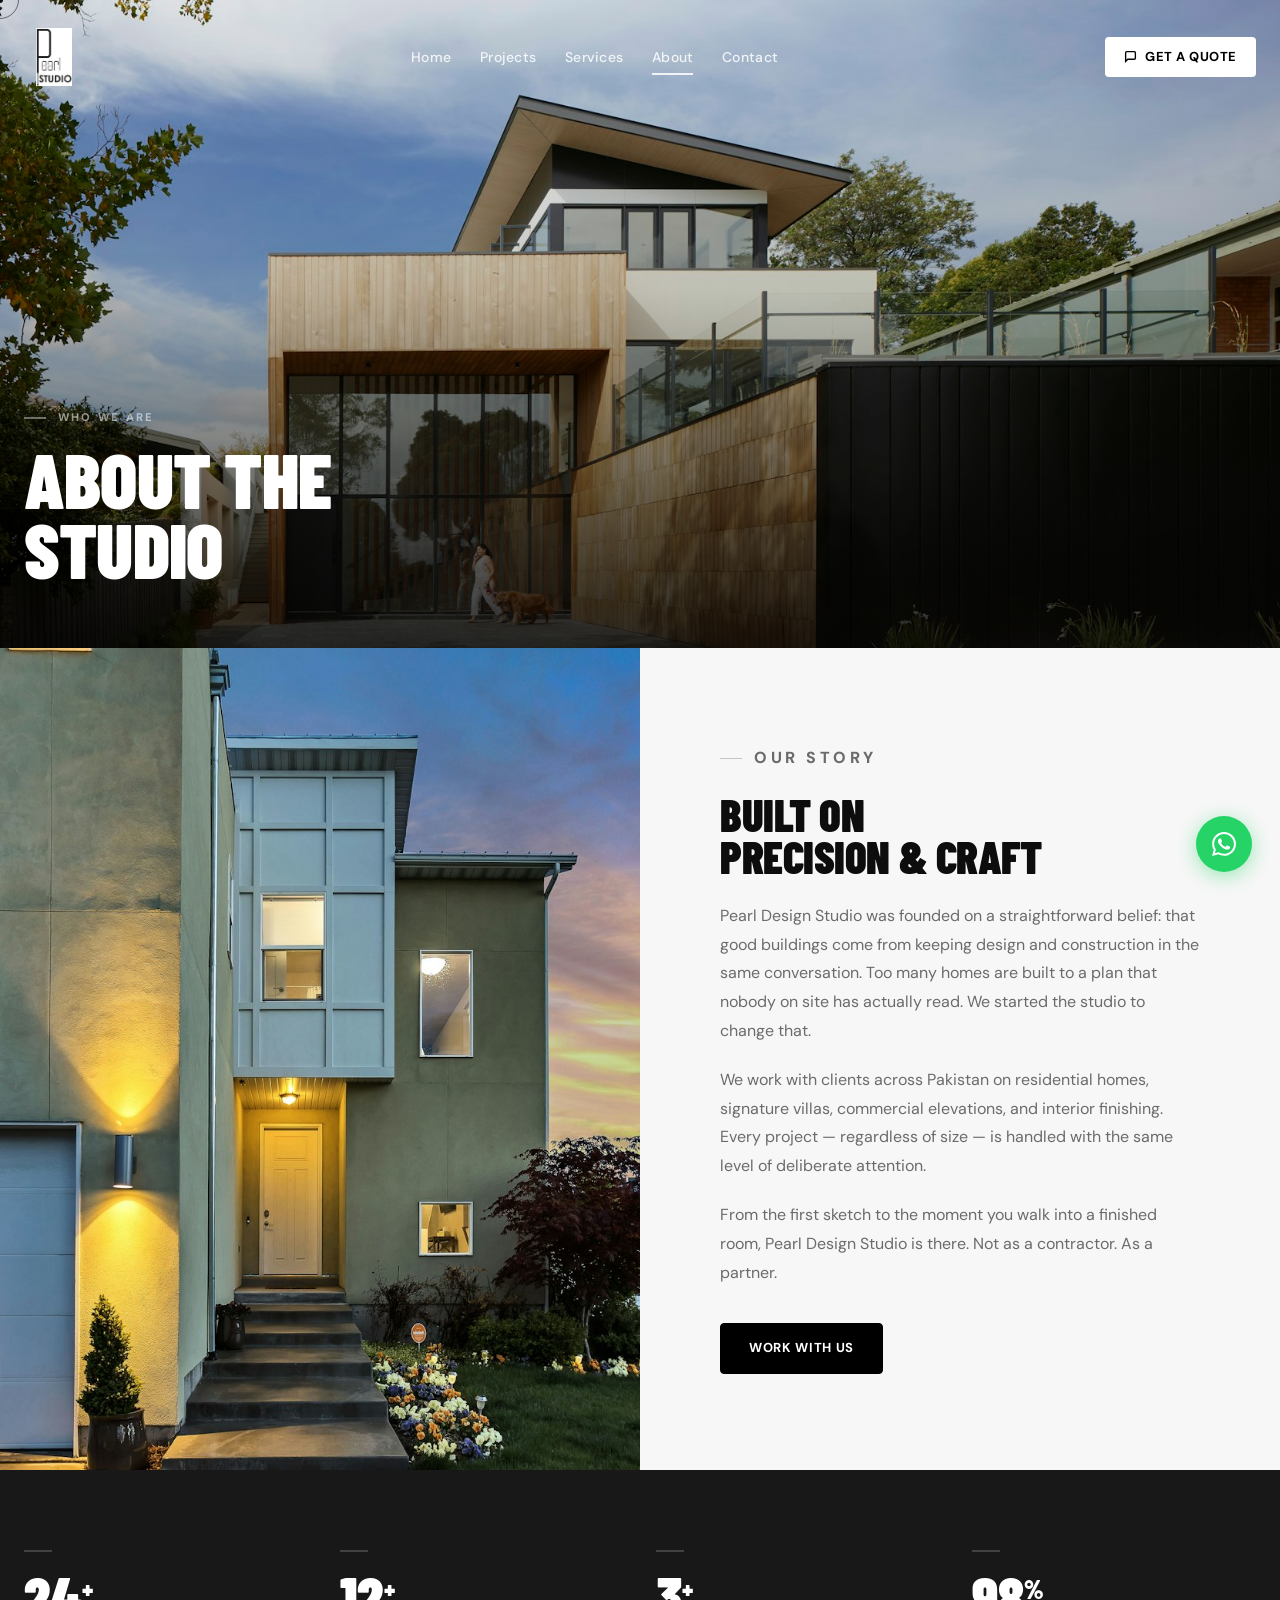
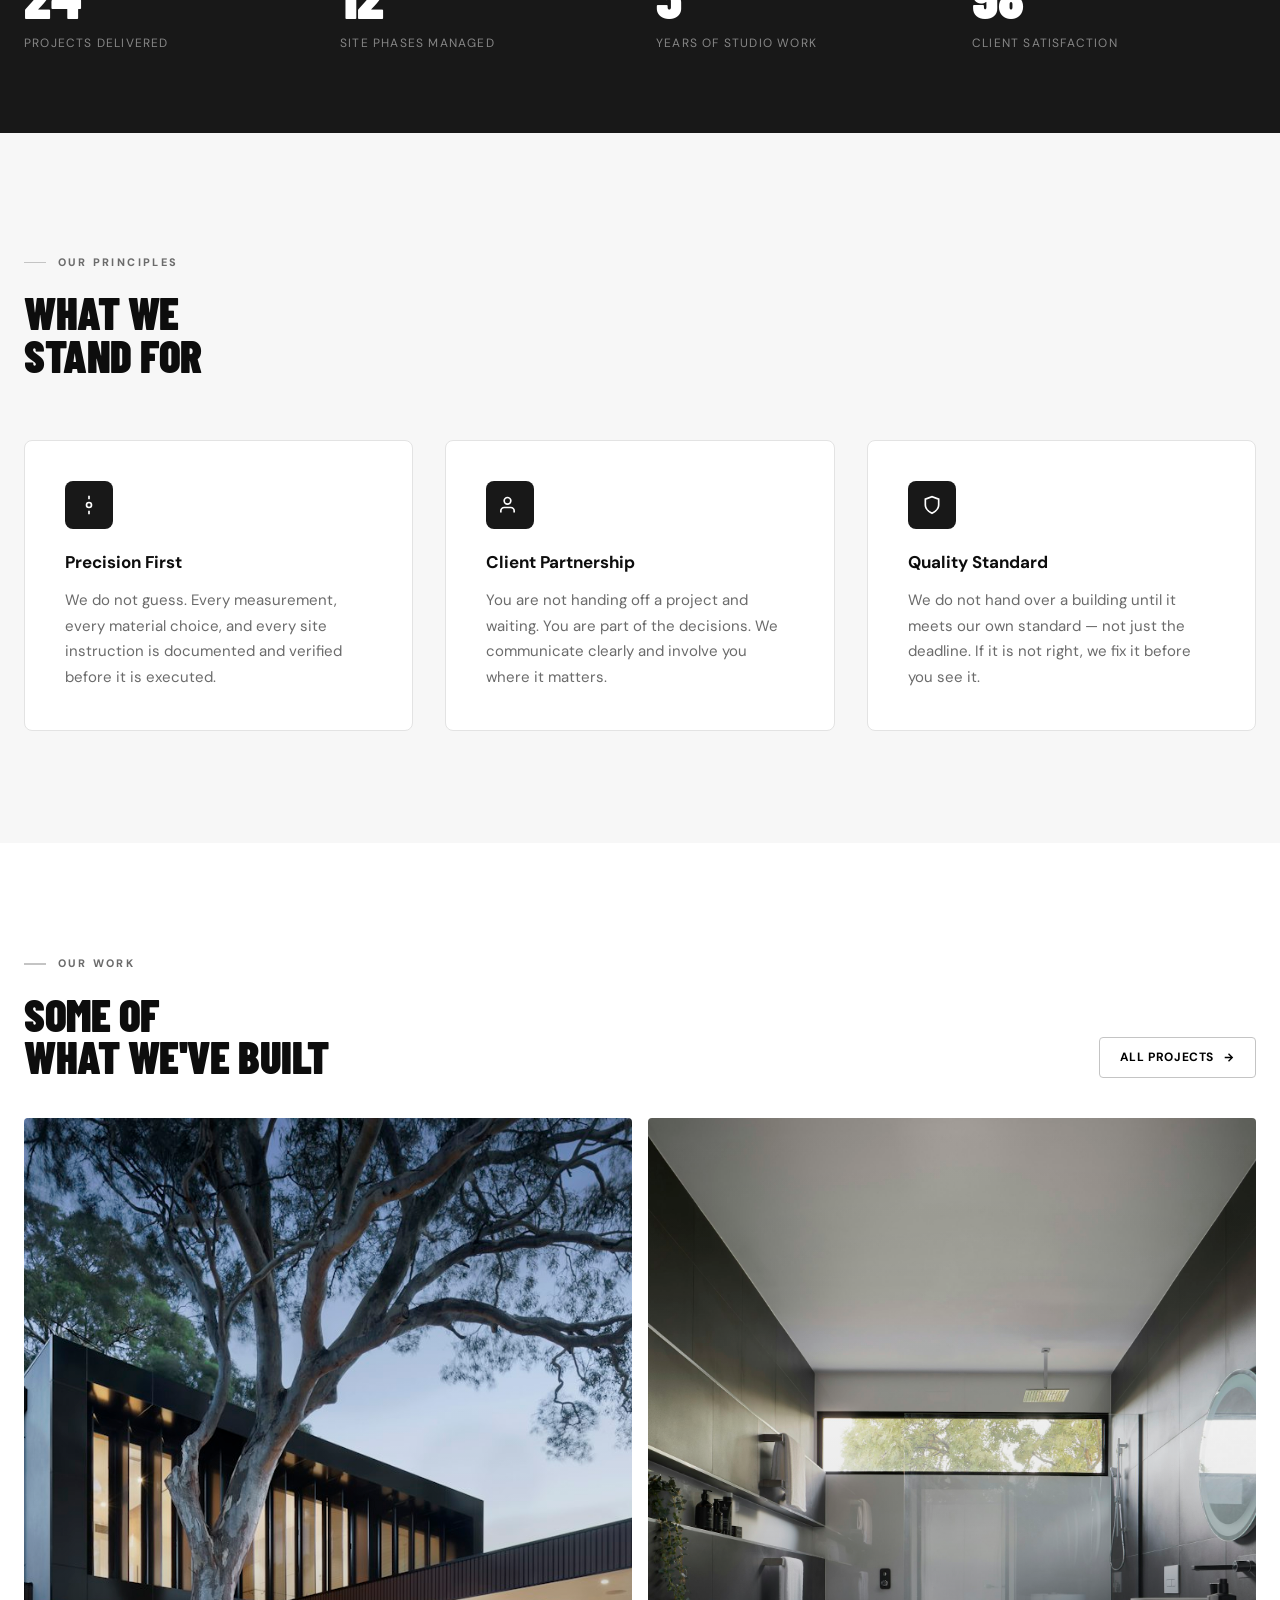
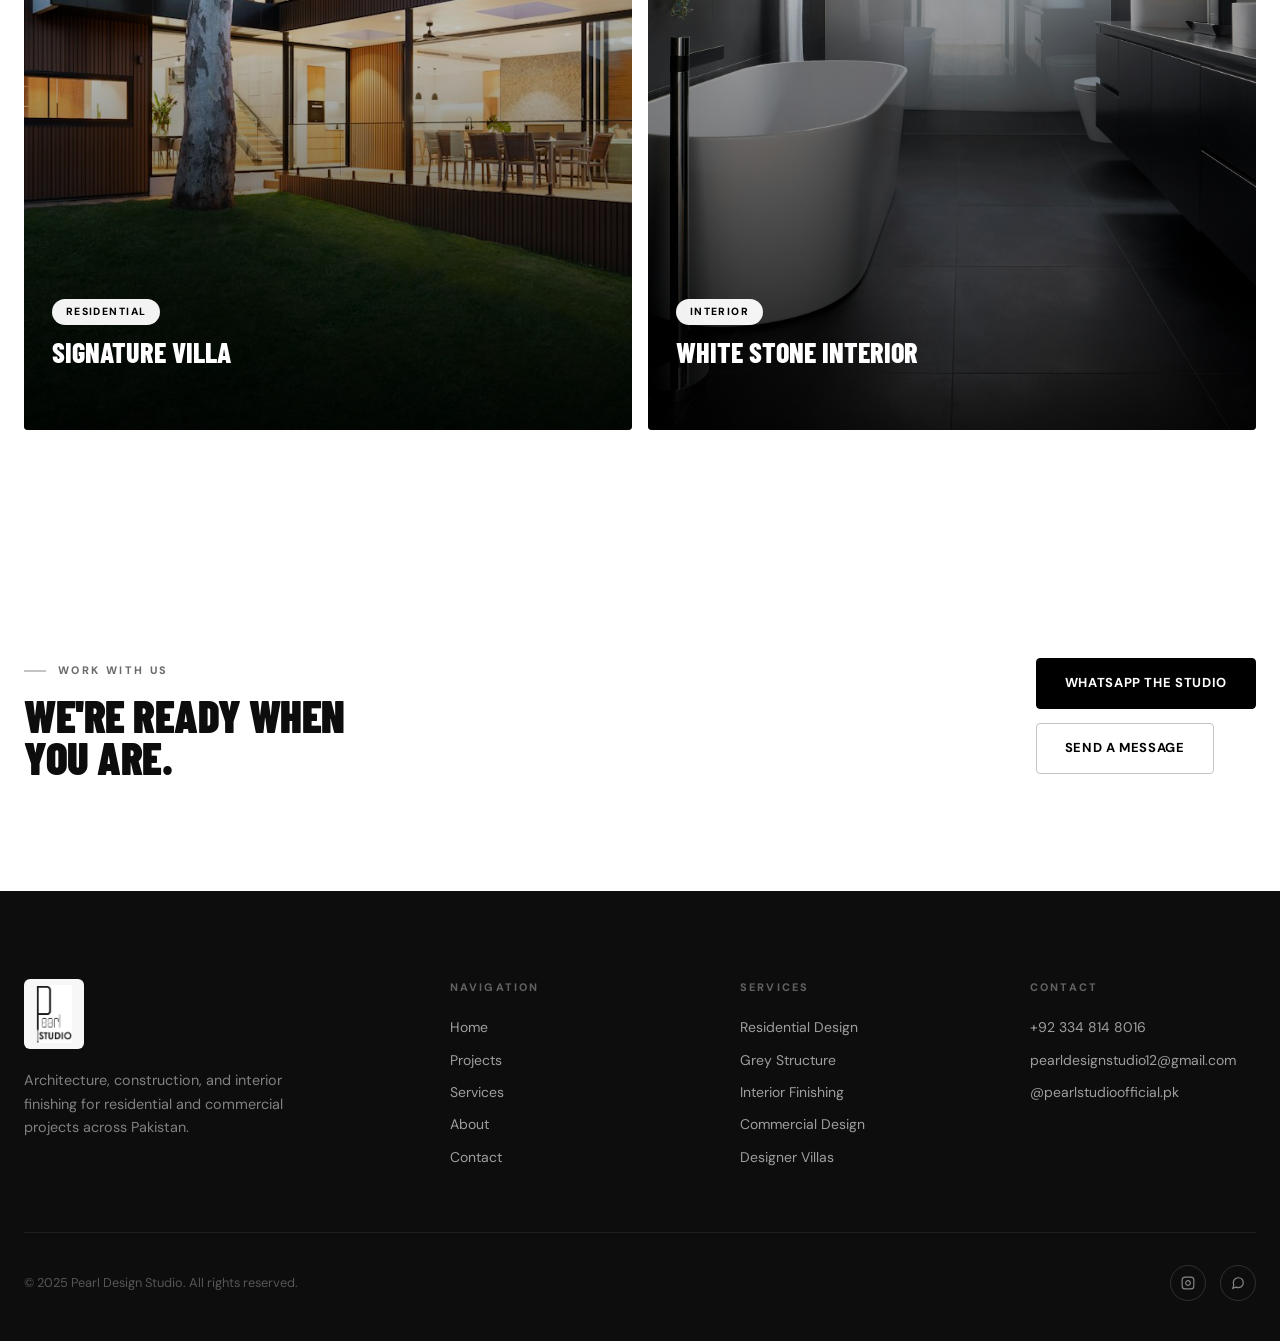
==== about.html @ 109d93e4 "First Commit" ====
<!doctype html>
<html lang="en">
<head>
  <meta charset="utf-8">
  <meta name="viewport" content="width=device-width,initial-scale=1">
  <meta name="description" content="About Pearl Design Studio — a construction and design studio built on precision, craft, and a passion for well-built spaces across Pakistan.">
  <title>About | Pearl Design Studio</title>
  <link rel="preconnect" href="https://fonts.googleapis.com">
  <link rel="preconnect" href="https://fonts.gstatic.com" crossorigin>
  <link href="https://fonts.googleapis.com/css2?family=Barlow+Condensed:wght@400;600;700;800;900&family=DM+Sans:ital,opsz,wght@0,9..40,300;0,9..40,400;0,9..40,500;0,9..40,600;0,9..40,700;1,9..40,400&display=swap" rel="stylesheet">
  <link rel="stylesheet" href="assets/styles.css">
</head>
<body data-page="about">

  <div id="page-loader" class="page-loader" aria-hidden="true">
    <img class="loader-logo" src="assets/images/logo.png" alt="Pearl Design Studio">
    <div class="loader-line"></div>
  </div>

  <div class="cur-dot" aria-hidden="true"></div>
  <div class="cur-ring" aria-hidden="true"></div>

  <nav class="mobile-nav" aria-label="Mobile navigation">
    <a href="index.html" data-page="home">Home</a>
    <a href="projects.html" data-page="projects">Projects</a>
    <a href="services.html" data-page="services">Services</a>
    <a href="about.html" data-page="about">About</a>
    <a href="contact.html" data-page="contact">Contact</a>
    <a class="mobile-nav-cta" href="https://wa.me/923348148016?text=Hello%20Pearl%20Design%20Studio%2C%20I%20want%20to%20discuss%20a%20project." target="_blank" rel="noreferrer">WhatsApp the Studio</a>
  </nav>

  <header class="site-header" role="banner">
    <a class="hdr-logo" href="index.html" aria-label="Pearl Design Studio — home">
      <img src="assets/images/logo.png" alt="Pearl Design Studio">
    </a>
    <nav class="hdr-nav" aria-label="Primary navigation">
      <a href="index.html" data-page="home">Home</a>
      <a href="projects.html" data-page="projects">Projects</a>
      <a href="services.html" data-page="services">Services</a>
      <a href="about.html" data-page="about">About</a>
      <a href="contact.html" data-page="contact">Contact</a>
    </nav>
    <div class="hdr-right">
      <a class="hdr-cta" href="https://wa.me/923348148016?text=Hello%20Pearl%20Design%20Studio%2C%20I%20want%20to%20discuss%20a%20project." target="_blank" rel="noreferrer" data-mag>
        <svg width="13" height="13" viewBox="0 0 24 24" fill="none" stroke="currentColor" stroke-width="2.5"><path d="M21 15a2 2 0 01-2 2H7l-4 4V5a2 2 0 012-2h14a2 2 0 012 2z"/></svg>
        Get a Quote
      </a>
      <button class="hdr-toggle" type="button" aria-label="Open navigation menu" aria-expanded="false">
        <span></span><span></span><span></span>
      </button>
    </div>
  </header>

  <main>

    <!-- PAGE HERO -->
    <div class="page-hero">
      <img src="assets/images/project-courtyard.jpg" alt="Pearl Design Studio — architectural excellence showcase" loading="eager">
      <div class="page-hero-body">
        <p class="page-hero-lbl">Who We Are</p>
        <h1 class="page-hero-title">About the<br>Studio</h1>
      </div>
    </div>

    <!-- STUDIO STORY — SPLIT -->
    <section class="about-story">
      <div class="story-img">
        <img src="assets/images/project-family-house.jpg" alt="Pearl Design Studio project — family residence exterior" loading="lazy">
      </div>
      <div class="story-body">
        <p class="s-label reveal">Our Story</p>
        <h2 class="s-heading reveal" style="margin-bottom:1.5rem">Built on<br>Precision &amp; Craft</h2>
        <p class="reveal">Pearl Design Studio was founded on a straightforward belief: that good buildings come from keeping design and construction in the same conversation. Too many homes are built to a plan that nobody on site has actually read. We started the studio to change that.</p>
        <p class="reveal">We work with clients across Pakistan on residential homes, signature villas, commercial elevations, and interior finishing. Every project — regardless of size — is handled with the same level of deliberate attention.</p>
        <p class="reveal">From the first sketch to the moment you walk into a finished room, Pearl Design Studio is there. Not as a contractor. As a partner.</p>
        <a class="btn btn-dark" href="contact.html" style="margin-top:1rem;align-self:flex-start" data-mag>Work with Us</a>
      </div>
    </section>

    <!-- STATS -->
    <section class="stats" aria-label="Studio achievements">
      <div class="stat reveal"><div class="stat-line"></div><div class="stat-num"><span data-count="24">0</span><sup>+</sup></div><div class="stat-lbl">Projects Delivered</div></div>
      <div class="stat reveal"><div class="stat-line"></div><div class="stat-num"><span data-count="12">0</span><sup>+</sup></div><div class="stat-lbl">Site Phases Managed</div></div>
      <div class="stat reveal"><div class="stat-line"></div><div class="stat-num"><span data-count="3">0</span><sup>+</sup></div><div class="stat-lbl">Years of Studio Work</div></div>
      <div class="stat reveal"><div class="stat-line"></div><div class="stat-num"><span data-count="100">0</span><sup>%</sup></div><div class="stat-lbl">Client Satisfaction</div></div>
    </section>

    <!-- VALUES / WHAT WE STAND FOR -->
    <section style="padding:var(--section) var(--px);background:var(--paper)" aria-labelledby="vals-h">
      <div class="reveal" style="max-width:640px;margin-bottom:4rem">
        <p class="s-label">Our Principles</p>
        <h2 class="s-heading" id="vals-h">What We<br>Stand For</h2>
      </div>

      <div style="display:grid;grid-template-columns:repeat(3,1fr);gap:2rem" class="reveal">

        <div style="padding:2.5rem;border:1px solid var(--border);background:white;border-radius:var(--r-md)">
          <div style="width:3rem;height:3rem;background:var(--charcoal);color:white;display:grid;place-items:center;border-radius:8px;margin-bottom:1.25rem">
            <svg width="20" height="20" viewBox="0 0 24 24" fill="none" stroke="currentColor" stroke-width="2"><circle cx="12" cy="12" r="3"/><path d="M12 1v4M12 19v4"/></svg>
          </div>
          <h3 style="font-size:1.0625rem;font-weight:700;margin-bottom:0.75rem">Precision First</h3>
          <p style="font-size:.9375rem;color:var(--stone);line-height:1.7">We do not guess. Every measurement, every material choice, and every site instruction is documented and verified before it is executed.</p>
        </div>

        <div style="padding:2.5rem;border:1px solid var(--border);background:white;border-radius:var(--r-md)">
          <div style="width:3rem;height:3rem;background:var(--charcoal);color:white;display:grid;place-items:center;border-radius:8px;margin-bottom:1.25rem">
            <svg width="20" height="20" viewBox="0 0 24 24" fill="none" stroke="currentColor" stroke-width="2"><path d="M17 21v-2a4 4 0 00-4-4H5a4 4 0 00-4 4v2"/><circle cx="9" cy="7" r="4"/></svg>
          </div>
          <h3 style="font-size:1.0625rem;font-weight:700;margin-bottom:0.75rem">Client Partnership</h3>
          <p style="font-size:.9375rem;color:var(--stone);line-height:1.7">You are not handing off a project and waiting. You are part of the decisions. We communicate clearly and involve you where it matters.</p>
        </div>

        <div style="padding:2.5rem;border:1px solid var(--border);background:white;border-radius:var(--r-md)">
          <div style="width:3rem;height:3rem;background:var(--charcoal);color:white;display:grid;place-items:center;border-radius:8px;margin-bottom:1.25rem">
            <svg width="20" height="20" viewBox="0 0 24 24" fill="none" stroke="currentColor" stroke-width="2"><path d="M12 22s8-4 8-10V5l-8-3-8 3v7c0 6 8 10 8 10z"/></svg>
          </div>
          <h3 style="font-size:1.0625rem;font-weight:700;margin-bottom:0.75rem">Quality Standard</h3>
          <p style="font-size:.9375rem;color:var(--stone);line-height:1.7">We do not hand over a building until it meets our own standard — not just the deadline. If it is not right, we fix it before you see it.</p>
        </div>

      </div>
    </section>

    <!-- FEATURED WORK STRIP -->
    <section class="projects" style="background:var(--white)" aria-labelledby="fw-h">
      <div class="sec-hdr reveal">
        <div class="sec-hdr-left">
          <p class="s-label">Our Work</p>
          <h2 class="s-heading" id="fw-h">Some of<br>What We've Built</h2>
        </div>
        <div class="sec-hdr-right">
          <a class="btn btn-outline btn-sm" href="projects.html">All Projects <svg width="13" height="13" viewBox="0 0 24 24" fill="none" stroke="currentColor" stroke-width="2.5"><path d="M5 12h14M12 5l7 7-7 7"/></svg></a>
        </div>
      </div>
      <div class="proj-grid">
        <article class="proj-card proj-card--half reveal" data-cat="residential">
          <img src="assets/images/project-villa.jpg" alt="Signature Villa" loading="lazy">
          <div class="proj-info"><span class="proj-tag">Residential</span><h3 class="proj-name">Signature Villa</h3><a class="proj-link" href="projects.html">View Projects <svg width="13" height="13" viewBox="0 0 24 24" fill="none" stroke="currentColor" stroke-width="2.5"><path d="M5 12h14M12 5l7 7-7 7"/></svg></a></div>
        </article>
        <article class="proj-card proj-card--half reveal" data-cat="interior">
          <img src="assets/images/project-interior.jpg" alt="Interior Finishing" loading="lazy">
          <div class="proj-info"><span class="proj-tag">Interior</span><h3 class="proj-name">White Stone Interior</h3><a class="proj-link" href="projects.html">View Projects <svg width="13" height="13" viewBox="0 0 24 24" fill="none" stroke="currentColor" stroke-width="2.5"><path d="M5 12h14M12 5l7 7-7 7"/></svg></a></div>
        </article>
      </div>
    </section>

    <!-- CTA -->
    <section class="cta-band" aria-labelledby="cta-h">
      <div class="reveal">
        <p class="cta-lbl">Work with Us</p>
        <h2 class="s-heading" id="cta-h">We're ready when<br>you are.</h2>
      </div>
      <div class="cta-acts reveal">
        <a class="btn btn-dark" href="https://wa.me/923348148016?text=Hello%20Pearl%20Design%20Studio%2C%20I%20want%20to%20discuss%20a%20project." target="_blank" rel="noreferrer" data-mag>WhatsApp the Studio</a>
        <a class="btn btn-outline" href="contact.html">Send a Message</a>
      </div>
    </section>

  </main>

  <footer class="site-footer" role="contentinfo">
    <div class="ftr-top">
      <div class="ftr-brand"><div class="ftr-brand-logo"><img src="assets/images/logo.png" alt="Pearl Design Studio logo"></div><p>Architecture, construction, and interior finishing for residential and commercial projects across Pakistan.</p></div>
      <div class="ftr-col"><h4>Navigation</h4><nav class="ftr-links"><a href="index.html">Home</a><a href="projects.html">Projects</a><a href="services.html">Services</a><a href="about.html">About</a><a href="contact.html">Contact</a></nav></div>
      <div class="ftr-col"><h4>Services</h4><nav class="ftr-links"><a href="services.html">Residential Design</a><a href="services.html">Grey Structure</a><a href="services.html">Interior Finishing</a><a href="services.html">Commercial Design</a><a href="services.html">Designer Villas</a></nav></div>
      <div class="ftr-col"><h4>Contact</h4><nav class="ftr-links"><a href="tel:+923348148016">+92 334 814 8016</a><a href="mailto:pearldesignstudio12@gmail.com">pearldesignstudio12@gmail.com</a><a href="https://www.instagram.com/pearlstudioofficial.pk" target="_blank" rel="noreferrer">@pearlstudioofficial.pk</a></nav></div>
    </div>
    <div class="ftr-bottom">
      <p class="ftr-copy">&copy; 2025 Pearl Design Studio. All rights reserved.</p>
      <div class="ftr-socials">
        <a class="ftr-social" href="https://www.instagram.com/pearlstudioofficial.pk?igsh=ZmMzcGx2am5vdG1k" target="_blank" rel="noreferrer" aria-label="Instagram"><svg width="14" height="14" viewBox="0 0 24 24" fill="none" stroke="currentColor" stroke-width="2"><rect x="2" y="2" width="20" height="20" rx="5"/><path d="M16 11.37A4 4 0 1112.63 8 4 4 0 0116 11.37z"/><line x1="17.5" y1="6.5" x2="17.51" y2="6.5"/></svg></a>
        <a class="ftr-social" href="https://wa.me/923348148016" target="_blank" rel="noreferrer" aria-label="WhatsApp"><svg width="14" height="14" viewBox="0 0 24 24" fill="none" stroke="currentColor" stroke-width="2"><path d="M21 11.5a8.38 8.38 0 01-.9 3.8 8.5 8.5 0 01-7.6 4.7 8.38 8.38 0 01-3.8-.9L3 21l1.9-5.7a8.38 8.38 0 01-.9-3.8 8.5 8.5 0 014.7-7.6 8.38 8.38 0 013.8-.9h.5a8.48 8.48 0 018 8v.5z"/></svg></a>
      </div>
    </div>
  </footer>

  <a class="wa-float" href="https://wa.me/923348148016?text=Hello%20Pearl%20Design%20Studio%2C%20I%20want%20to%20discuss%20a%20project." target="_blank" rel="noreferrer" aria-label="Chat on WhatsApp">
    <svg viewBox="0 0 24 24" fill="currentColor" width="24" height="24"><path d="M17.472 14.382c-.297-.149-1.758-.867-2.03-.967-.273-.099-.471-.148-.67.15-.197.297-.767.966-.94 1.164-.173.199-.347.223-.644.075-.297-.15-1.255-.463-2.39-1.475-.883-.788-1.48-1.761-1.653-2.059-.173-.297-.018-.458.13-.606.134-.133.298-.347.446-.52.149-.174.198-.298.298-.497.099-.198.05-.371-.025-.52-.075-.149-.669-1.612-.916-2.207-.242-.579-.487-.5-.669-.51-.173-.008-.371-.01-.57-.01-.198 0-.52.074-.792.372-.272.297-1.04 1.016-1.04 2.479 0 1.462 1.065 2.875 1.213 3.074.149.198 2.096 3.2 5.077 4.487.709.306 1.262.489 1.694.625.712.227 1.36.195 1.871.118.571-.085 1.758-.719 2.006-1.413.248-.694.248-1.289.173-1.413-.074-.124-.272-.198-.57-.347m-5.421 7.403h-.004a9.87 9.87 0 01-5.031-1.378l-.361-.214-3.741.982.998-3.648-.235-.374a9.86 9.86 0 01-1.51-5.26c.001-5.45 4.436-9.884 9.888-9.884 2.64 0 5.122 1.03 6.988 2.898a9.825 9.825 0 012.893 6.994c-.003 5.45-4.437 9.884-9.885 9.884m8.413-18.297A11.815 11.815 0 0012.05 0C5.495 0 .16 5.335.157 11.892c0 2.096.547 4.142 1.588 5.945L.057 24l6.305-1.654a11.882 11.882 0 005.683 1.448h.005c6.554 0 11.89-5.335 11.893-11.893a11.821 11.821 0 00-3.48-8.413z"/></svg>
  </a>

  <script src="assets/script.js" defer></script>
</body>
</html>
---- assets/styles.css ----
/* ============================================================
   PEARL DESIGN STUDIO — Complete Redesign
   Theme  : Black · White · Gray  (Construction Portfolio)
   Style  : Shopify-grade premium editorial
   ============================================================ */

@import url('https://fonts.googleapis.com/css2?family=Barlow+Condensed:wght@400;600;700;800;900&family=DM+Sans:ital,opsz,wght@0,9..40,300;0,9..40,400;0,9..40,500;0,9..40,600;0,9..40,700;1,9..40,400&display=swap');

/* ============================================================
   CSS CUSTOM PROPERTIES
   ============================================================ */
:root {
  /* Monochrome palette */
  --black   : #000000;
  --ink     : #0d0d0d;
  --charcoal: #181818;
  --graphite: #2b2b2b;
  --dim     : #444444;
  --stone   : #6b6b6b;
  --muted   : #9b9b9b;
  --border  : #e3e3e3;
  --border-dk: #c4c4c4;
  --soft    : #f0f0f0;
  --paper   : #f7f7f7;
  --white   : #ffffff;

  /* Typography */
  --font-display : 'Barlow Condensed', sans-serif;
  --font-body    : 'DM Sans', sans-serif;

  /* Layout */
  --max-w   : 1320px;
  --px      : max(1.5rem, calc((100vw - var(--max-w)) / 2 + 1.5rem));
  --section : 7rem;

  /* Radius */
  --r-sm    : 4px;
  --r-md    : 8px;

  /* Transitions */
  --ease    : cubic-bezier(0.25, 0.46, 0.45, 0.94);
  --ease-out: cubic-bezier(0.16, 1, 0.30, 1);

  /* Shadows */
  --shadow-sm : 0 2px 12px rgba(0,0,0,0.06);
  --shadow-md : 0 8px 32px rgba(0,0,0,0.10);
  --shadow-lg : 0 24px 64px rgba(0,0,0,0.16);
}

/* ============================================================
   RESET & BASE
   ============================================================ */
*, *::before, *::after { box-sizing: border-box; margin: 0; padding: 0; }
html { font-size: 16px; scroll-behavior: smooth; }
body {
  font-family: var(--font-body);
  background: var(--white);
  color: var(--ink);
  line-height: 1.6;
  overflow-x: hidden;
  -webkit-font-smoothing: antialiased;
}
img, video { display: block; max-width: 100%; }
a { color: inherit; text-decoration: none; }
button { font-family: inherit; cursor: pointer; }
ul, ol { list-style: none; }
:focus-visible { outline: 2px solid var(--charcoal); outline-offset: 3px; }

/* Custom scrollbar */
::-webkit-scrollbar { width: 4px; }
::-webkit-scrollbar-track { background: var(--soft); }
::-webkit-scrollbar-thumb { background: var(--graphite); border-radius: 2px; }

/* ============================================================
   PAGE LOADER
   ============================================================ */
.page-loader {
  position: fixed; inset: 0; z-index: 10000;
  background: var(--ink);
  display: flex; flex-direction: column; align-items: center; justify-content: center;
  gap: 2.5rem;
  transition: opacity 0.7s ease 0.1s, visibility 0.7s ease 0.1s;
}
.page-loader.done { opacity: 0; visibility: hidden; pointer-events: none; }
.loader-logo { width: 140px; filter: brightness(0) invert(1); opacity: 0;
  animation: loaderFadeIn 0.6s ease forwards; }
@keyframes loaderFadeIn { to { opacity: 1; } }
.loader-line { width: 180px; height: 1.5px; background: rgba(255,255,255,0.12); position: relative; overflow: hidden; }
.loader-line::after {
  content: ''; position: absolute; inset-block: 0; left: -60%;
  width: 60%; background: rgba(255,255,255,0.8);
  animation: loaderScan 1.2s ease-in-out infinite;
}
@keyframes loaderScan { to { left: 120%; } }

/* ============================================================
   CURSOR
   ============================================================ */
.cur-dot, .cur-ring {
  position: fixed; top: 0; left: 0; border-radius: 50%;
  pointer-events: none; z-index: 9998; transform: translate(-50%,-50%);
  transition: opacity 0.2s;
}
.cur-dot  { width: 6px; height: 6px; background: var(--ink); z-index: 9999; }
.cur-ring { width: 38px; height: 38px; border: 1.5px solid rgba(0,0,0,0.5);
  transition: width 0.35s var(--ease-out), height 0.35s var(--ease-out), border-color 0.3s; }
.cur-ring.big { width: 58px; height: 58px; border-color: rgba(0,0,0,0.28); }
@media (hover:none) { .cur-dot, .cur-ring { display: none; } }

/* ============================================================
   SITE HEADER
   ============================================================ */
.site-header {
  position: fixed; inset-inline: 0; top: 0; z-index: 900;
  display: flex; align-items: center; justify-content: space-between; gap: 2rem;
  padding: 1.375rem var(--px);
  transition: background 0.5s ease, padding 0.4s var(--ease), box-shadow 0.4s ease;
}
.site-header.over { background: transparent; }
.site-header.solid {
  background: rgba(255,255,255,0.97);
  backdrop-filter: blur(24px); -webkit-backdrop-filter: blur(24px);
  padding-block: 0.875rem;
  box-shadow: 0 1px 0 var(--border);
}

/* Logo */
.hdr-logo {
  display: inline-flex; align-items: center;
  padding: 6px 12px; border-radius: 6px;
  transition: background 0.5s ease, box-shadow 0.4s ease;
}
.hdr-logo img {
  height: 58px; width: auto; display: block;
  transition: filter 0.4s ease;
}
/* On dark/transparent header: white chip background makes the white-bg PNG look intentional */
.site-header.over .hdr-logo {
  background: rgba(255,255,255,0.97);
  box-shadow: 0 2px 16px rgba(0,0,0,0.25);
}
.site-header.over .hdr-logo img  { filter: none; }
/* On solid white header: no wrapper bg needed, blend naturally */
.site-header.solid .hdr-logo { background: transparent; box-shadow: none; }
.site-header.solid .hdr-logo img { filter: none; }

/* Desktop Nav */
.hdr-nav { display: flex; align-items: center; gap: 0; }
.hdr-nav a {
  position: relative;
  padding: 0.55rem 0.9rem;
  font-size: 0.875rem; font-weight: 500; letter-spacing: 0.02em;
  color: rgba(255,255,255,0.85);
  transition: color 0.2s;
}
.site-header.solid .hdr-nav a { color: var(--graphite); }
.hdr-nav a::after {
  content: ''; position: absolute; bottom: 2px; left: 0.9rem; right: 0.9rem;
  height: 1.5px; background: currentColor;
  transform: scaleX(0); transform-origin: right; transition: transform 0.3s var(--ease);
}
.hdr-nav a:hover::after, .hdr-nav a.active::after { transform: scaleX(1); transform-origin: left; }

/* Header right cluster */
.hdr-right { display: flex; align-items: center; gap: 0.75rem; }

/* Hamburger */
.hdr-toggle {
  display: none; width: 2.5rem; height: 2.5rem;
  background: transparent; border: none; padding: 0;
  flex-direction: column; align-items: center; justify-content: center; gap: 5px;
}
.hdr-toggle span {
  display: block; width: 22px; height: 1.5px; background: white;
  transition: transform 0.32s var(--ease), opacity 0.2s;
}
.site-header.solid .hdr-toggle span { background: var(--charcoal); }
.hdr-toggle[aria-expanded="true"] span:nth-child(1) { transform: translateY(6.5px) rotate(45deg); }
.hdr-toggle[aria-expanded="true"] span:nth-child(2) { opacity: 0; }
.hdr-toggle[aria-expanded="true"] span:nth-child(3) { transform: translateY(-6.5px) rotate(-45deg); }

/* Quote button */
.hdr-cta {
  display: inline-flex; align-items: center; gap: 0.5rem;
  padding: 0.6rem 1.2rem;
  font-size: 0.8125rem; font-weight: 700; letter-spacing: 0.04em; text-transform: uppercase;
  background: var(--white); color: var(--black); border-radius: var(--r-sm);
  transition: transform 0.25s, box-shadow 0.25s;
}
.site-header.solid .hdr-cta { background: var(--black); color: var(--white); }
.hdr-cta:hover { transform: translateY(-2px); box-shadow: var(--shadow-md); }

/* ============================================================
   MOBILE NAV
   ============================================================ */
.mobile-nav {
  position: fixed; inset: 0; z-index: 899;
  background: var(--white);
  display: flex; flex-direction: column;
  padding: 7rem 2rem 3rem;
  transform: translateX(100%); transition: transform 0.45s var(--ease-out);
}
.mobile-nav.open { transform: translateX(0); }
.mobile-nav a {
  font-family: var(--font-display);
  font-size: clamp(2.25rem, 10vw, 3.5rem); font-weight: 800; text-transform: uppercase;
  color: var(--ink); letter-spacing: -0.01em;
  padding-block: 0.75rem;
  border-bottom: 1px solid var(--border);
  transition: color 0.2s, padding-left 0.3s var(--ease-out);
}
.mobile-nav a:hover { color: var(--stone); padding-left: 0.75rem; }
.mobile-nav-cta {
  margin-top: 2.5rem;
  display: inline-flex; align-items: center; gap: 0.75rem;
  padding: 1rem 2rem;
  background: var(--black); color: white;
  font-size: 0.9rem; font-weight: 700; letter-spacing: 0.04em; text-transform: uppercase;
  border-radius: var(--r-sm); align-self: flex-start;
}

/* ============================================================
   HERO CAROUSEL
   ============================================================ */
.hero {
  position: relative; width: 100%; height: 100svh; min-height: 640px;
  overflow: hidden; background: var(--black);
}

/* Individual slides */
.hero-slide {
  position: absolute; inset: 0; overflow: hidden;
  opacity: 0; transition: opacity 1.3s ease;
}
.hero-slide.on { opacity: 1; }

/* Background image with Ken Burns zoom */
.hero-bg {
  position: absolute; inset: 0;
  background-size: cover; background-position: center 30%;
  transform: scale(1.0);
  transition: transform 9s linear;
  will-change: transform;
}
.hero-slide.on .hero-bg { transform: scale(1.12); }

/* Dark gradient overlay */
.hero-slide::after {
  content: ''; position: absolute; inset: 0; z-index: 1;
  background: linear-gradient(
    110deg,
    rgba(0,0,0,0.78) 0%,
    rgba(0,0,0,0.44) 55%,
    rgba(0,0,0,0.08) 100%
  );
}

/* Slide text content */
.hero-body {
  position: absolute; z-index: 2;
  inset-block-end: 16%;
  inset-inline-start: var(--px);
  max-width: 720px;
}
.hero-tag {
  display: inline-flex; align-items: center; gap: 0.75rem;
  font-size: 0.7rem; font-weight: 800; letter-spacing: 0.2em; text-transform: uppercase;
  color: rgba(255,255,255,0.75); margin-bottom: 1.25rem;
}
.hero-tag::before { content: ''; width: 28px; height: 1.5px; background: rgba(255,255,255,0.5); }

.hero-title {
  font-family: var(--font-display);
  font-size: clamp(3.5rem, 8.5vw, 7.5rem);
  font-weight: 900; text-transform: uppercase; line-height: 0.9;
  color: white; letter-spacing: -0.01em;
  margin-bottom: 1.5rem;
  opacity: 0; transform: translateY(32px);
  transition: opacity 1s var(--ease-out) 0.25s, transform 1s var(--ease-out) 0.25s;
}
.hero-slide.on .hero-title { opacity: 1; transform: translateY(0); }

.hero-sub {
  font-size: 1rem; color: rgba(255,255,255,0.72); max-width: 460px; line-height: 1.7;
  margin-bottom: 2.25rem;
  opacity: 0; transform: translateY(20px);
  transition: opacity 1s var(--ease-out) 0.45s, transform 1s var(--ease-out) 0.45s;
}
.hero-slide.on .hero-sub { opacity: 1; transform: translateY(0); }

.hero-btns {
  display: flex; flex-wrap: wrap; gap: 0.875rem;
  opacity: 0; transform: translateY(16px);
  transition: opacity 0.9s var(--ease-out) 0.65s, transform 0.9s var(--ease-out) 0.65s;
}
.hero-slide.on .hero-btns { opacity: 1; transform: translateY(0); }

/* Carousel controls — bottom left */
.hero-nav {
  position: absolute; z-index: 10;
  inset-block-end: 2.75rem; inset-inline-start: var(--px);
  display: flex; align-items: center; gap: 1.25rem;
}
.hero-dots { display: flex; align-items: center; gap: 0.5rem; }
.hero-dot {
  width: 7px; height: 7px; border-radius: 99px;
  background: rgba(255,255,255,0.3); border: none; padding: 0;
  transition: width 0.5s var(--ease-out), background 0.3s;
}
.hero-dot.on { width: 30px; background: white; }

.hero-arr {
  width: 2.75rem; height: 2.75rem; border-radius: 50%;
  border: 1px solid rgba(255,255,255,0.22); background: rgba(255,255,255,0.08);
  color: white; display: grid; place-items: center;
  transition: background 0.25s, transform 0.25s;
}
.hero-arr:hover { background: rgba(255,255,255,0.22); transform: scale(1.06); }

/* Slide counter — bottom right */
.hero-count {
  position: absolute; z-index: 10;
  inset-block-end: 2.75rem; inset-inline-end: var(--px);
  font-family: var(--font-display); font-weight: 700;
  color: rgba(255,255,255,0.45); font-size: 0.875rem; letter-spacing: 0.12em;
}
.hero-count em { font-style: normal; font-size: 1.75rem; font-weight: 900; color: white; }

/* Progress bar */
.hero-prog {
  position: absolute; bottom: 0; inset-inline: 0; z-index: 10;
  height: 2px; background: rgba(255,255,255,0.08);
}
.hero-prog-bar {
  height: 100%; background: white; width: 0%;
  transition: width 0.08s linear;
}

/* ============================================================
   MARQUEE
   ============================================================ */
.marquee {
  background: var(--charcoal); overflow: hidden;
  padding-block: 0.875rem;
  border-bottom: 1px solid rgba(255,255,255,0.04);
}
.marquee-track {
  display: flex; width: max-content; gap: 0;
  animation: mroll 28s linear infinite;
}
.marquee-track:hover { animation-play-state: paused; }
.marquee-item {
  display: inline-flex; align-items: center; gap: 1.5rem;
  padding-inline: 2.5rem;
  font-size: 0.7rem; font-weight: 700; letter-spacing: 0.18em; text-transform: uppercase;
  color: rgba(255,255,255,0.65); white-space: nowrap;
}
.marquee-item::after { content: '◆'; font-size: 0.45rem; color: rgba(255,255,255,0.2); }
@keyframes mroll { to { transform: translateX(-50%); } }

/* ============================================================
   ABOUT SECTION  (full-bleed 50/50 split)
   ============================================================ */
.about {
  display: grid; grid-template-columns: 1fr 1fr; min-height: 88vh;
}
.about-visual { position: relative; overflow: hidden; background: var(--soft); }
.about-visual img {
  width: 100%; height: 100%; object-fit: cover;
  transition: transform 0.9s var(--ease);
}
.about-visual:hover img { transform: scale(1.04); }
.about-badge {
  position: absolute; left: 2rem; bottom: 2rem;
  background: var(--charcoal); color: white; padding: 1.5rem 1.75rem;
  display: flex; flex-direction: column; gap: 0.3rem;
}
.about-badge-num {
  font-family: var(--font-display); font-size: 3.75rem; font-weight: 900; line-height: 1;
}
.about-badge-sub { font-size: 0.7rem; letter-spacing: 0.14em; text-transform: uppercase; color: rgba(255,255,255,0.55); }

.about-body {
  padding: 6rem 5rem; display: flex; flex-direction: column; justify-content: center;
  background: var(--white);
}

/* Section label (reusable) */
.s-label {
  display: inline-flex; align-items: center; gap: 0.75rem;
  font-size: 0.68rem; font-weight: 800; letter-spacing: 0.22em; text-transform: uppercase;
  color: var(--stone); margin-bottom: 1.25rem;
}
.s-label::before { content: ''; width: 22px; height: 1.5px; background: var(--border-dk); }

/* Section heading (reusable) */
.s-heading {
  font-family: var(--font-display);
  font-size: clamp(2.25rem, 3.5vw, 3.75rem);
  font-weight: 900; text-transform: uppercase; line-height: 0.95; letter-spacing: -0.01em;
  color: var(--ink);
}

.about-lead {
  font-size: 1.0625rem; color: var(--stone); line-height: 1.75;
  max-width: 500px; margin-top: 1.25rem; margin-bottom: 2.75rem;
}

/* Accordion */
.accordion { border-top: 1px solid var(--border); }
.acc-item { border-bottom: 1px solid var(--border); }

.acc-head {
  width: 100%; text-align: left; padding: 1.25rem 0;
  background: none; border: none;
  display: flex; align-items: center; justify-content: space-between; gap: 1rem;
  cursor: pointer;
}
.acc-head-inner { display: flex; align-items: center; gap: 0.875rem; }
.acc-icon {
  width: 2.25rem; height: 2.25rem; border-radius: 6px; flex-shrink: 0;
  background: var(--soft); color: var(--charcoal); display: grid; place-items: center;
  transition: background 0.3s, color 0.3s;
}
.acc-item.open .acc-icon { background: var(--charcoal); color: white; }
.acc-name { font-size: 0.9875rem; font-weight: 600; color: var(--ink); }
.acc-chev {
  flex-shrink: 0; width: 1.375rem; height: 1.375rem; color: var(--stone);
  transition: transform 0.35s var(--ease);
}
.acc-item.open .acc-chev { transform: rotate(180deg); }

.acc-body { overflow: hidden; max-height: 0; transition: max-height 0.44s var(--ease); }
.acc-body-inner {
  padding: 0 0 1.25rem 3.125rem;
  font-size: 0.9375rem; color: var(--stone); line-height: 1.72;
}

.about-link {
  margin-top: 2.75rem; align-self: flex-start;
  display: inline-flex; align-items: center; gap: 0.625rem;
  padding: 0.875rem 1.75rem;
  background: var(--ink); color: white; border-radius: var(--r-sm);
  font-size: 0.8125rem; font-weight: 700; letter-spacing: 0.05em; text-transform: uppercase;
  transition: background 0.25s, transform 0.25s;
}
.about-link:hover { background: var(--graphite); transform: translateY(-2px); }

/* ============================================================
   PROJECTS SECTION
   ============================================================ */
.projects {
  padding: var(--section) var(--px);
  background: var(--paper);
}

/* Section header row */
.sec-hdr {
  display: flex; flex-wrap: wrap; align-items: flex-end;
  justify-content: space-between; gap: 1.5rem; margin-bottom: 2.5rem;
}
.sec-hdr-left { display: flex; flex-direction: column; }
.sec-hdr-right { display: flex; flex-direction: column; gap: 1.25rem; max-width: 380px; text-align: right; }
.sec-desc { font-size: 0.9375rem; color: var(--stone); line-height: 1.65; }

/* Filter tabs */
.filters { display: flex; flex-wrap: wrap; gap: 0.5rem; margin-bottom: 2.5rem; }
.f-btn {
  padding: 0.5rem 1.25rem; border-radius: 999px;
  border: 1.5px solid var(--border);
  font-size: 0.8rem; font-weight: 600; color: var(--stone); background: white;
  transition: all 0.25s;
}
.f-btn:hover { border-color: var(--charcoal); color: var(--charcoal); transform: translateY(-2px); }
.f-btn.on { background: var(--charcoal); color: white; border-color: var(--charcoal); }

/* Project grid */
.proj-grid {
  display: grid;
  grid-template-columns: repeat(12, 1fr);
  gap: 1rem;
}

.proj-card {
  position: relative; overflow: hidden; background: var(--graphite);
  cursor: pointer; border-radius: var(--r-sm);
}
.proj-card--lg { grid-column: span 7; }
.proj-card--md { grid-column: span 5; }
.proj-card--half { grid-column: span 6; }

.proj-card img {
  width: 100%; height: 100%;
  min-height: 280px; object-fit: cover; display: block;
  transition: transform 0.8s var(--ease);
}
.proj-card--lg img { min-height: 580px; }
.proj-card--half img { min-height: 340px; }

.proj-card::after {
  content: ''; position: absolute; inset: 0;
  background: linear-gradient(0deg, rgba(0,0,0,0.85) 0%, rgba(0,0,0,0.08) 55%, transparent 100%);
  transition: opacity 0.4s;
}
.proj-card:hover img { transform: scale(1.06); }

.proj-info {
  position: absolute; bottom: 0; left: 0; right: 0; z-index: 2; padding: 1.75rem;
}
.proj-tag {
  display: inline-block; padding: 0.3rem 0.85rem; border-radius: 99px;
  background: rgba(255,255,255,0.95); color: var(--black);
  font-size: 0.65rem; font-weight: 800; letter-spacing: 0.14em; text-transform: uppercase;
  margin-bottom: 0.75rem;
}
.proj-name {
  font-family: var(--font-display);
  font-size: clamp(1.375rem, 2.2vw, 2rem); font-weight: 800;
  text-transform: uppercase; line-height: 1.1; color: white;
  margin-bottom: 0.5rem;
}
.proj-meta {
  display: flex; gap: 1.25rem; margin-bottom: 1rem;
}
.proj-meta-col { display: flex; flex-direction: column; gap: 2px; }
.proj-meta-lbl { font-size: 0.625rem; letter-spacing: 0.12em; text-transform: uppercase; color: rgba(255,255,255,0.4); }
.proj-meta-val { font-size: 0.8125rem; font-weight: 600; color: rgba(255,255,255,0.8); }

.proj-desc {
  font-size: 0.875rem; color: rgba(255,255,255,0.68); line-height: 1.6;
  max-width: 380px; max-height: 0; overflow: hidden; opacity: 0;
  transition: max-height 0.5s var(--ease), opacity 0.4s ease;
}
.proj-card:hover .proj-desc { max-height: 72px; opacity: 1; }

.proj-link {
  display: inline-flex; align-items: center; gap: 0.5rem;
  font-size: 0.8rem; font-weight: 700; letter-spacing: 0.08em; text-transform: uppercase;
  color: white;
  opacity: 0; transform: translateY(8px);
  transition: opacity 0.4s ease 0.1s, transform 0.4s var(--ease-out) 0.1s;
}
.proj-card:hover .proj-link { opacity: 1; transform: translateY(0); }
.proj-link svg { transition: transform 0.25s; }
.proj-link:hover svg { transform: translateX(4px); }

.proj-footer { text-align: center; margin-top: 2.5rem; }

/* ============================================================
   STATS BAND
   ============================================================ */
.stats {
  background: var(--charcoal); color: white;
  display: grid; grid-template-columns: repeat(4, 1fr);
  padding: 5rem var(--px); gap: 2rem;
}
.stat { display: flex; flex-direction: column; gap: 0.5rem; }
.stat-line { width: 28px; height: 2px; background: rgba(255,255,255,0.18); margin-bottom: 0.5rem; }
.stat-num {
  font-family: var(--font-display); font-weight: 900; line-height: 1;
  font-size: clamp(2.75rem, 4.5vw, 4.5rem); color: white;
}
.stat-num sup { font-size: 0.45em; vertical-align: super; }
.stat-lbl { font-size: 0.75rem; letter-spacing: 0.1em; text-transform: uppercase; color: rgba(255,255,255,0.48); }

/* ============================================================
   PROCESS SECTION
   ============================================================ */
.process {
  padding: var(--section) var(--px);
  background: var(--white);
}
.process-grid {
  display: grid; grid-template-columns: repeat(3, 1fr);
  gap: 1px; background: var(--border);
  border: 1px solid var(--border);
  margin-top: 4rem; border-radius: var(--r-md); overflow: hidden;
}
.proc-step {
  background: var(--white); padding: 3rem 2.5rem;
  transition: background 0.3s;
}
.proc-step:hover { background: var(--paper); }
.proc-num {
  font-family: var(--font-display); font-size: 5rem; font-weight: 900;
  color: var(--soft); line-height: 1; margin-bottom: 1.75rem;
}
.proc-icon {
  width: 2.75rem; height: 2.75rem; border-radius: 8px;
  background: var(--charcoal); color: white;
  display: grid; place-items: center; margin-bottom: 1.25rem;
}
.proc-title { font-size: 1.0625rem; font-weight: 700; color: var(--ink); margin-bottom: 0.75rem; }
.proc-desc { font-size: 0.9375rem; color: var(--stone); line-height: 1.7; }

/* ============================================================
   MEDIA / FILM CAROUSEL
   ============================================================ */
.media-sec {
  padding: var(--section) var(--px);
  background: var(--paper);
}
.media-wrap {
  position: relative; overflow: hidden; margin-top: 2.75rem;
  cursor: grab; user-select: none;
}
.media-wrap:active { cursor: grabbing; }
.media-track {
  display: flex; gap: 1rem; will-change: transform;
  transition: transform 0.55s var(--ease-out);
}
.media-slide { flex: 0 0 380px; }
.media-card {
  position: relative; height: 490px; overflow: hidden;
  background: var(--graphite); border-radius: var(--r-sm);
}
.media-card video, .media-card img {
  width: 100%; height: 100%; object-fit: cover;
  transition: transform 0.7s var(--ease);
}
.media-card:hover video, .media-card:hover img { transform: scale(1.05); }
.media-card::after {
  content: ''; position: absolute; inset: 0;
  background: linear-gradient(0deg, rgba(0,0,0,0.78) 0%, transparent 55%);
}
.media-card-body {
  position: absolute; bottom: 0; left: 0; right: 0; z-index: 2;
  padding: 1.75rem;
}
.media-title {
  font-family: var(--font-display); font-size: 1.375rem; font-weight: 800;
  text-transform: uppercase; color: white; margin-bottom: 0.375rem;
}
.media-sub { font-size: 0.8125rem; color: rgba(255,255,255,0.58); }
.play-btn {
  position: absolute; top: 1.125rem; right: 1.125rem; z-index: 3;
  width: 2.875rem; height: 2.875rem; border-radius: 50%;
  background: rgba(255,255,255,0.14); border: 1px solid rgba(255,255,255,0.25);
  color: white; display: grid; place-items: center;
  backdrop-filter: blur(8px);
  transition: background 0.3s, transform 0.3s;
}
.media-card:hover .play-btn { background: rgba(255,255,255,0.28); transform: scale(1.1); }

/* Media carousel controls */
.media-ctrl {
  display: flex; align-items: center; gap: 1rem; margin-top: 1.75rem;
}
.media-nav {
  width: 2.875rem; height: 2.875rem; border-radius: 50%;
  border: 1.5px solid var(--border); background: white; color: var(--charcoal);
  display: grid; place-items: center;
  transition: background 0.25s, color 0.25s, border-color 0.25s;
}
.media-nav:hover { background: var(--charcoal); color: white; border-color: var(--charcoal); }
.media-bar-wrap { flex: 1; height: 2px; background: var(--border); border-radius: 1px; overflow: hidden; }
.media-bar { height: 100%; background: var(--charcoal); width: 0%; transition: width 0.08s linear; }

/* ============================================================
   SOCIAL SECTION
   ============================================================ */
.social-sec {
  background: var(--charcoal); color: white;
  padding: var(--section) var(--px); text-align: center;
}
.social-heading {
  font-family: var(--font-display);
  font-size: clamp(2.5rem, 5vw, 4rem); font-weight: 900; text-transform: uppercase;
  margin-bottom: 0.875rem;
}
.social-sub { font-size: 1rem; color: rgba(255,255,255,0.58); margin-bottom: 2.25rem; }
.social-grid {
  display: grid; grid-template-columns: repeat(4, 1fr);
  gap: 0.75rem; margin-top: 3rem;
}
.social-cell {
  aspect-ratio: 1; overflow: hidden;
  border-radius: var(--r-sm);
}
.social-cell img {
  width: 100%; height: 100%; object-fit: cover;
  transition: transform 0.65s var(--ease), opacity 0.4s;
}
.social-cell:hover img { transform: scale(1.08); opacity: 0.82; }

/* ============================================================
   CTA BAND
   ============================================================ */
.cta-band {
  padding: var(--section) var(--px);
  background: var(--white);
  display: grid; grid-template-columns: 1fr auto; gap: 3rem; align-items: center;
}
.cta-lbl {
  display: inline-flex; align-items: center; gap: 0.75rem;
  font-size: 0.68rem; font-weight: 800; letter-spacing: 0.22em; text-transform: uppercase;
  color: var(--stone); margin-bottom: 0.875rem;
}
.cta-lbl::before { content: ''; width: 22px; height: 1.5px; background: var(--border-dk); }
.cta-title {
  font-family: var(--font-display);
  font-size: clamp(1.875rem, 3vw, 3rem); font-weight: 900;
  text-transform: uppercase; line-height: 1; letter-spacing: -0.01em;
  max-width: 22ch; color: var(--ink);
}
.cta-acts { display: flex; flex-direction: column; align-items: flex-start; gap: 0.875rem; }

/* ============================================================
   BUTTONS (global)
   ============================================================ */
.btn {
  display: inline-flex; align-items: center; gap: 0.5rem;
  padding: 0.875rem 1.75rem; border-radius: var(--r-sm);
  border: 1.5px solid transparent;
  font-size: 0.8125rem; font-weight: 700; letter-spacing: 0.05em; text-transform: uppercase;
  transition: all 0.25s var(--ease);
}
.btn:hover { transform: translateY(-2px); }
.btn-dark    { background: var(--black); color: white; border-color: var(--black); }
.btn-dark:hover  { background: var(--graphite); }
.btn-outline { background: transparent; color: var(--black); border-color: var(--border-dk); }
.btn-outline:hover { border-color: var(--black); }
.btn-white   { background: white; color: var(--black); }
.btn-white:hover  { background: var(--soft); }
.btn-ghost   { background: rgba(255,255,255,0.1); color: white; border-color: rgba(255,255,255,0.22); }
.btn-ghost:hover  { background: rgba(255,255,255,0.2); }
.btn-sm      { padding: 0.6rem 1.25rem; font-size: 0.75rem; }

/* ============================================================
   SITE FOOTER
   ============================================================ */
.site-footer {
  background: var(--ink); color: white;
  padding: 5.5rem var(--px) 2.5rem;
}
.ftr-top {
  display: grid; grid-template-columns: 1.6fr 1fr 1fr 1fr;
  gap: 4rem; padding-bottom: 4rem;
  border-bottom: 1px solid rgba(255,255,255,0.08);
  margin-bottom: 2rem;
}
.ftr-brand-logo {
  display: inline-flex; align-items: center;
  background: rgba(255,255,255,0.97); border-radius: 6px; padding: 6px 12px;
  margin-bottom: 1.25rem;
}
.ftr-brand-logo img { height: 58px; width: auto; display: block; }
.ftr-brand p { font-size: 0.9rem; color: rgba(255,255,255,0.48); line-height: 1.65; max-width: 280px; }
.ftr-col h4 {
  font-size: 0.68rem; font-weight: 800; letter-spacing: 0.2em; text-transform: uppercase;
  color: rgba(255,255,255,0.35); margin-bottom: 1.25rem;
}
.ftr-links { display: flex; flex-direction: column; gap: 0.625rem; }
.ftr-links a { font-size: 0.875rem; color: rgba(255,255,255,0.6); transition: color 0.2s; }
.ftr-links a:hover { color: white; }
.ftr-bottom {
  display: flex; justify-content: space-between; align-items: center;
  flex-wrap: wrap; gap: 1rem;
}
.ftr-copy { font-size: 0.8rem; color: rgba(255,255,255,0.3); }
.ftr-socials { display: flex; gap: 0.875rem; }
.ftr-social {
  width: 2.25rem; height: 2.25rem; border-radius: 50%;
  border: 1px solid rgba(255,255,255,0.14); color: rgba(255,255,255,0.5);
  display: grid; place-items: center;
  transition: border-color 0.2s, color 0.2s;
}
.ftr-social:hover { border-color: rgba(255,255,255,0.4); color: white; }

/* ============================================================
   FLOATING WHATSAPP
   ============================================================ */
.wa-float {
  position: fixed; bottom: 1.75rem; right: 1.75rem; z-index: 800;
  width: 3.5rem; height: 3.5rem; border-radius: 50%;
  background: #25D366; color: white;
  display: grid; place-items: center;
  box-shadow: 0 4px 20px rgba(37,211,102,0.45);
  transition: transform 0.3s var(--ease-out), box-shadow 0.3s;
  animation: waPulse 3s ease infinite;
}
.wa-float:hover { transform: scale(1.12); box-shadow: 0 8px 32px rgba(37,211,102,0.6); animation: none; }
.wa-float svg { width: 1.5rem; height: 1.5rem; }
@keyframes waPulse {
  0%,100% { box-shadow: 0 4px 20px rgba(37,211,102,0.45); }
  50% { box-shadow: 0 4px 24px rgba(37,211,102,0.65), 0 0 0 8px rgba(37,211,102,0.1); }
}

/* ============================================================
   VIDEO LIGHTBOX
   ============================================================ */
.lightbox {
  position: fixed; inset: 0; z-index: 10000;
  background: rgba(0,0,0,0.94); backdrop-filter: blur(20px);
  display: grid; place-items: center; padding: 2rem;
  opacity: 0; pointer-events: none;
  transition: opacity 0.4s ease;
}
.lightbox.on { opacity: 1; pointer-events: all; }
.lb-inner { position: relative; width: min(920px, 100%); }
.lb-close {
  position: absolute; top: -3.5rem; right: 0;
  width: 2.75rem; height: 2.75rem; border-radius: 50%;
  border: 1px solid rgba(255,255,255,0.18); background: rgba(255,255,255,0.08);
  color: white; display: grid; place-items: center;
  transition: background 0.25s;
}
.lb-close:hover { background: rgba(255,255,255,0.2); }
.lb-video { aspect-ratio: 16/9; background: black; }
.lb-video video { width: 100%; height: 100%; }
.lb-foot {
  padding: 1.25rem 0 0;
  display: flex; justify-content: space-between; align-items: center; gap: 1rem;
}
.lb-title { color: white; font-family: var(--font-display); font-size: 1.75rem; font-weight: 800; text-transform: uppercase; }

/* ============================================================
   SCROLL REVEAL
   ============================================================ */
.reveal {
  opacity: 0; transform: translateY(28px);
  transition: opacity 0.85s var(--ease-out), transform 0.85s var(--ease-out);
}
.reveal.visible { opacity: 1; transform: none; }

/* ============================================================
   INNER PAGE HEROES
   ============================================================ */
.page-hero {
  height: 72vh; min-height: 500px;
  position: relative; overflow: hidden; display: flex; align-items: flex-end;
}
.page-hero img {
  position: absolute; inset: 0; width: 100%; height: 100%; object-fit: cover;
}
.page-hero::after {
  content: ''; position: absolute; inset: 0;
  background: linear-gradient(to top, rgba(0,0,0,0.8) 0%, rgba(0,0,0,0.18) 55%, transparent 100%);
}
.page-hero-body {
  position: relative; z-index: 2; padding: 4rem var(--px); width: 100%;
}
.page-hero-lbl {
  display: inline-flex; align-items: center; gap: 0.75rem;
  font-size: 0.7rem; font-weight: 800; letter-spacing: 0.2em; text-transform: uppercase;
  color: rgba(255,255,255,0.55); margin-bottom: 1rem;
}
.page-hero-lbl::before { content: ''; width: 22px; height: 1.5px; background: rgba(255,255,255,0.4); }
.page-hero-title {
  font-family: var(--font-display);
  font-size: clamp(2.5rem, 6vw, 5.5rem); font-weight: 900;
  text-transform: uppercase; line-height: 0.92; letter-spacing: -0.01em;
  color: white; max-width: 16ch;
}

/* ============================================================
   CONTACT FORM
   ============================================================ */
.contact-grid {
  display: grid; grid-template-columns: 1fr 1fr; gap: 6rem;
  padding: var(--section) var(--px); background: var(--white);
}
.cf-group { display: flex; flex-direction: column; gap: 0.5rem; margin-bottom: 1.25rem; }
.cf-label { font-size: 0.75rem; font-weight: 700; letter-spacing: 0.1em; text-transform: uppercase; color: var(--stone); }
.cf-input, .cf-select, .cf-textarea {
  width: 100%; padding: 0.875rem 1rem;
  border: 1.5px solid var(--border); border-radius: var(--r-sm);
  font-size: 0.9375rem; font-family: var(--font-body); color: var(--ink);
  background: white; outline: none;
  transition: border-color 0.25s, box-shadow 0.25s;
}
.cf-input:focus, .cf-select:focus, .cf-textarea:focus {
  border-color: var(--charcoal); box-shadow: 0 0 0 3px rgba(0,0,0,0.06);
}
.cf-textarea { height: 140px; resize: vertical; }
.cf-select { appearance: none; cursor: pointer; }

/* Contact info cards */
.contact-info { display: flex; flex-direction: column; gap: 1.5rem; }
.ci-card {
  display: flex; align-items: flex-start; gap: 1.25rem;
  padding: 1.5rem; background: var(--paper);
  border: 1px solid var(--border); border-radius: var(--r-md);
}
.ci-icon {
  width: 2.75rem; height: 2.75rem; flex-shrink: 0;
  background: var(--charcoal); color: white; border-radius: 8px;
  display: grid; place-items: center;
}
.ci-card h3 { font-size: 0.875rem; font-weight: 700; margin-bottom: 0.375rem; }
.ci-card p { font-size: 0.9rem; color: var(--stone); }

/* Services grid */
.services-grid {
  display: grid; grid-template-columns: repeat(3, 1fr);
  gap: 1.5rem; padding: var(--section) var(--px); background: var(--paper);
}
.svc-card {
  background: white; border: 1px solid var(--border);
  padding: 2.5rem; border-radius: var(--r-md);
  display: flex; flex-direction: column; gap: 1.25rem;
  transition: transform 0.3s var(--ease), box-shadow 0.3s;
}
.svc-card:hover { transform: translateY(-6px); box-shadow: var(--shadow-lg); }
.svc-icon {
  width: 3.5rem; height: 3.5rem; border-radius: 12px;
  background: var(--charcoal); color: white; display: grid; place-items: center;
}
.svc-title { font-size: 1.125rem; font-weight: 700; color: var(--ink); }
.svc-desc { font-size: 0.9375rem; color: var(--stone); line-height: 1.7; }
.svc-list { display: flex; flex-direction: column; gap: 0.5rem; }
.svc-list li {
  display: flex; align-items: center; gap: 0.625rem;
  font-size: 0.875rem; color: var(--stone);
}
.svc-list li::before { content: '—'; color: var(--muted); font-size: 0.75rem; flex-shrink: 0; }

/* About story section */
.about-story {
  display: grid; grid-template-columns: 1fr 1fr; gap: 0;
}
.story-img { position: relative; overflow: hidden; min-height: 520px; }
.story-img img { width: 100%; height: 100%; object-fit: cover; }
.story-body {
  padding: 6rem 5rem; background: var(--paper);
  display: flex; flex-direction: column; justify-content: center;
}
.story-body p { font-size: 1rem; color: var(--stone); line-height: 1.8; margin-bottom: 1.25rem; }

/* Team grid */
.team-grid {
  display: grid; grid-template-columns: repeat(3, 1fr); gap: 2rem;
  padding: var(--section) var(--px);
}
.team-card { display: flex; flex-direction: column; }
.team-img { aspect-ratio: 3/4; overflow: hidden; background: var(--soft); margin-bottom: 1.25rem; border-radius: var(--r-md); }
.team-img img { width: 100%; height: 100%; object-fit: cover; transition: transform 0.7s var(--ease); }
.team-card:hover .team-img img { transform: scale(1.05); }
.team-name { font-size: 1.0625rem; font-weight: 700; margin-bottom: 0.25rem; }
.team-role { font-size: 0.875rem; color: var(--stone); }

/* ============================================================
   RESPONSIVE BREAKPOINTS
   ============================================================ */
@media (max-width: 1100px) {
  .about { grid-template-columns: 1fr; }
  .about-visual { min-height: 420px; }
  .about-body { padding: 4rem 3rem; }
  .stats { grid-template-columns: repeat(2, 1fr); gap: 3rem; }
  .process-grid { grid-template-columns: 1fr; }
  .ftr-top { grid-template-columns: 1fr 1fr; gap: 3rem; }
  .proj-card--lg { grid-column: span 12; }
  .proj-card--md { grid-column: span 12; }
  .social-grid { grid-template-columns: repeat(2, 1fr); }
  .cta-band { grid-template-columns: 1fr; }
  .services-grid { grid-template-columns: repeat(2, 1fr); }
  .contact-grid { grid-template-columns: 1fr; gap: 4rem; }
  .about-story { grid-template-columns: 1fr; }
  .team-grid { grid-template-columns: 1fr 1fr; }
}

@media (max-width: 768px) {
  :root { --section: 4.5rem; --px: 1.25rem; }
  .hdr-nav, .hdr-cta { display: none; }
  .hdr-toggle { display: flex; }
  .hero-body { inset-block-end: 10rem; }
  .hero-title { font-size: clamp(2.75rem, 13vw, 5.5rem); }
  .hero-count { display: none; }
  .proj-grid { grid-template-columns: 1fr; }
  .proj-card--lg, .proj-card--md, .proj-card--half { grid-column: span 1; }
  .stats { grid-template-columns: 1fr 1fr; padding: 3.5rem var(--px); }
  .ftr-top { grid-template-columns: 1fr; gap: 2rem; }
  .media-slide { flex: 0 0 76vw; }
  .media-card { height: 400px; }
  .social-grid { grid-template-columns: repeat(2, 1fr); }
  .services-grid { grid-template-columns: 1fr; }
  .team-grid { grid-template-columns: 1fr; }
  .story-body { padding: 3.5rem 1.5rem; }
}

/* ============================================================
   UTILITY
   ============================================================ */
.sr-only {
  position: absolute; width: 1px; height: 1px; padding: 0; margin: -1px;
  overflow: hidden; clip: rect(0,0,0,0); white-space: nowrap; border: 0;
}
.story-body { display: flex; flex-direction: column; }
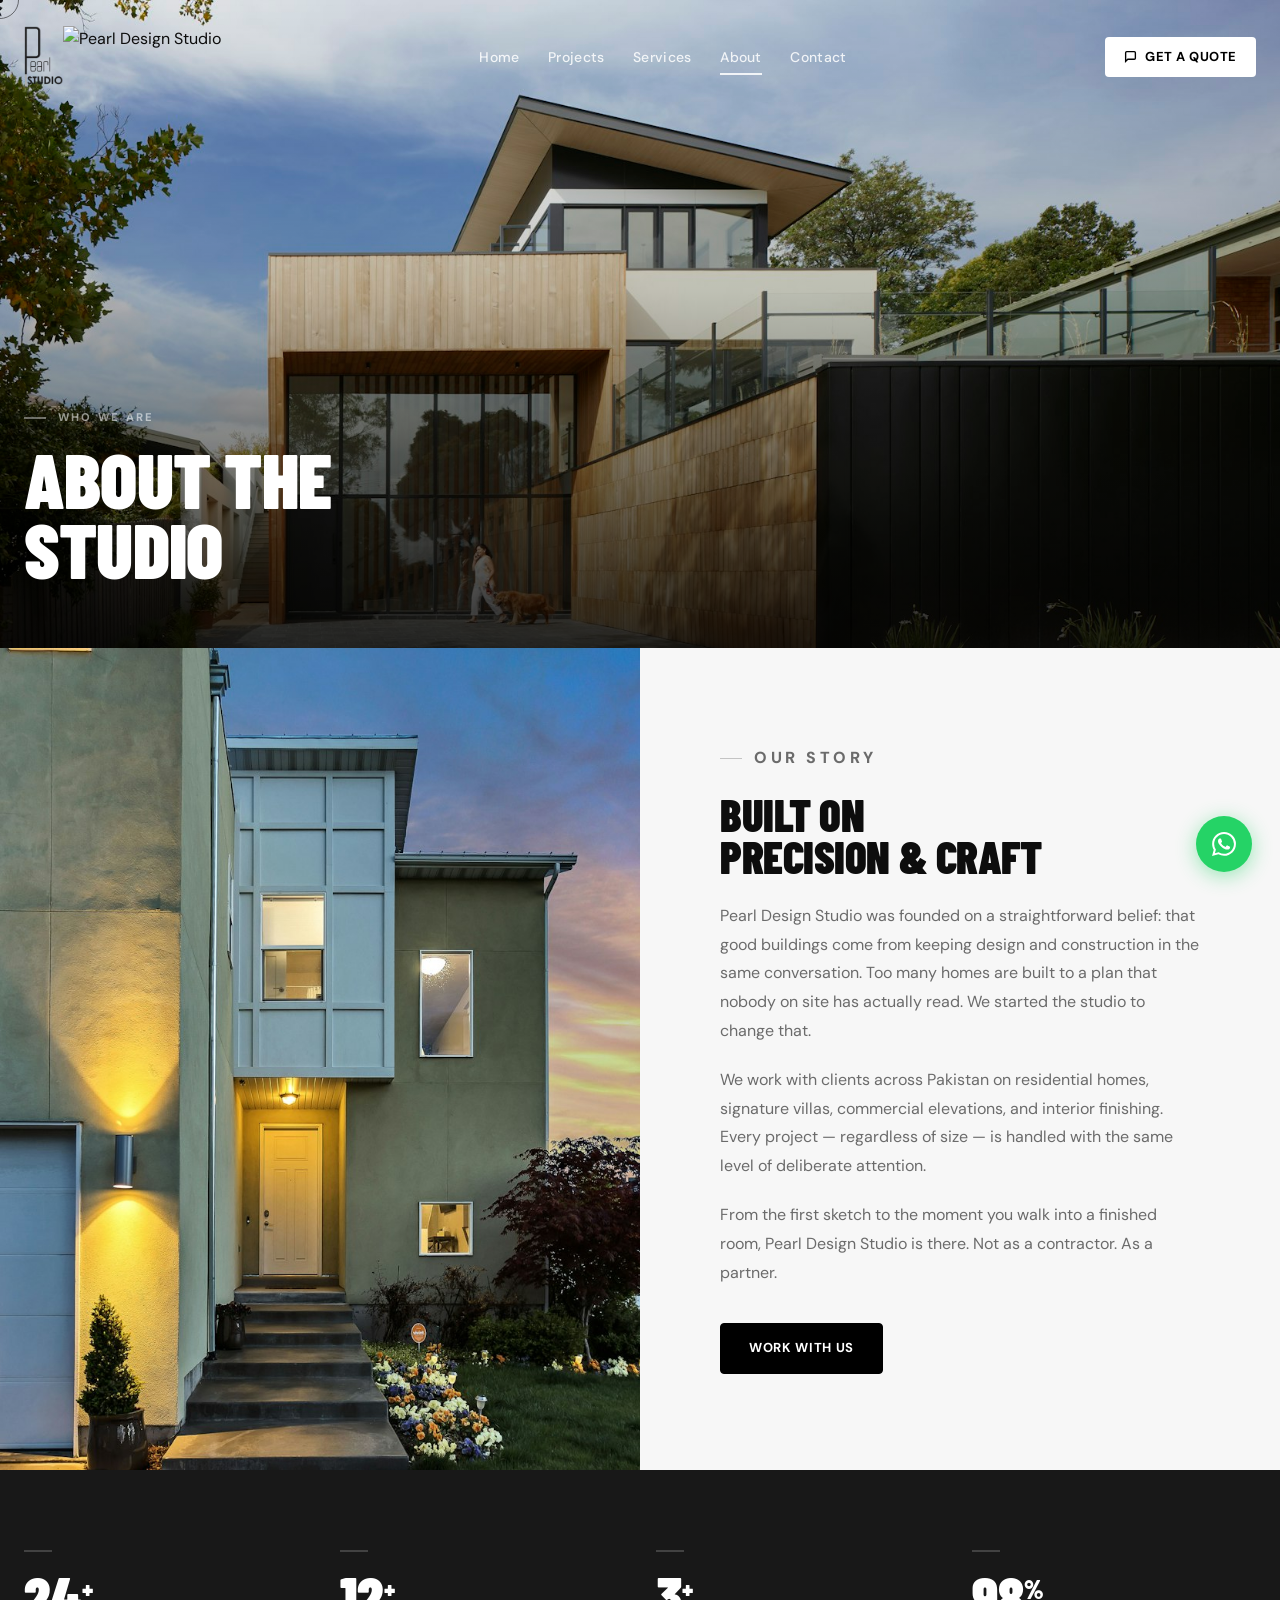
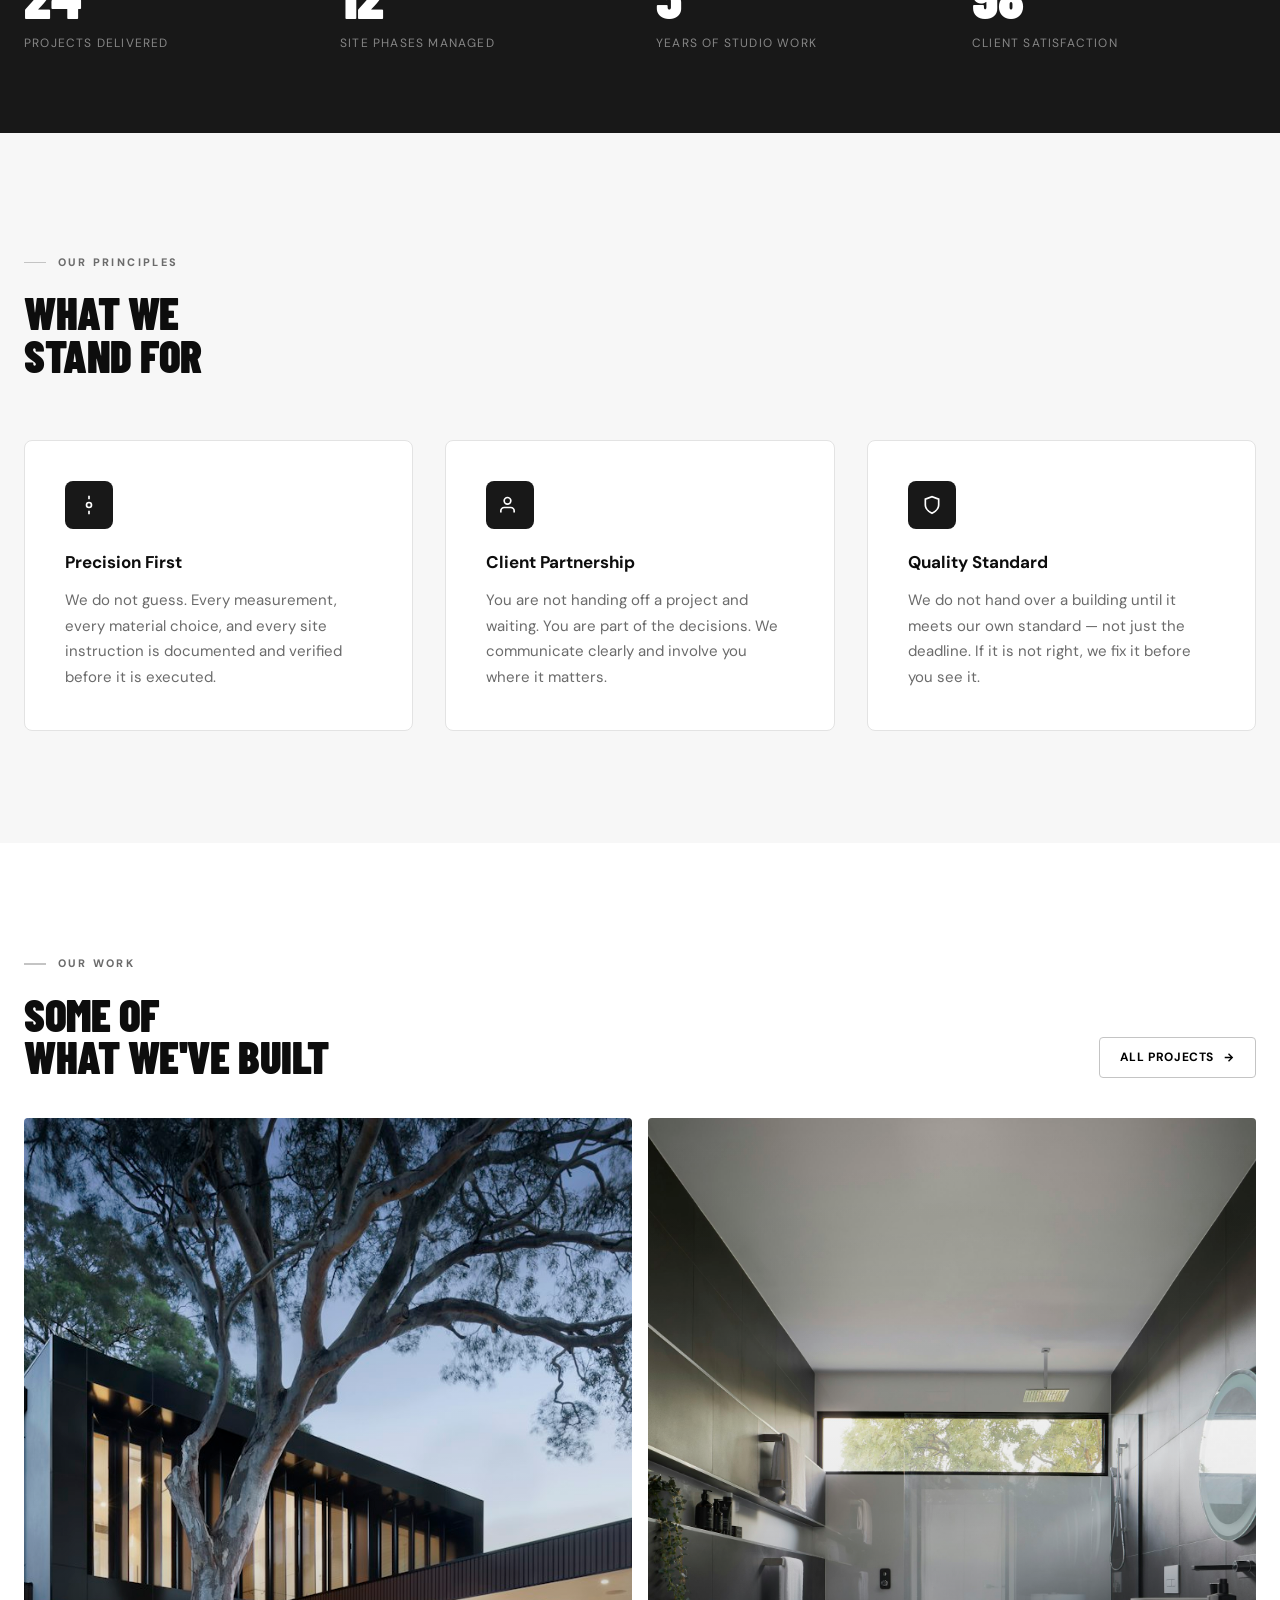
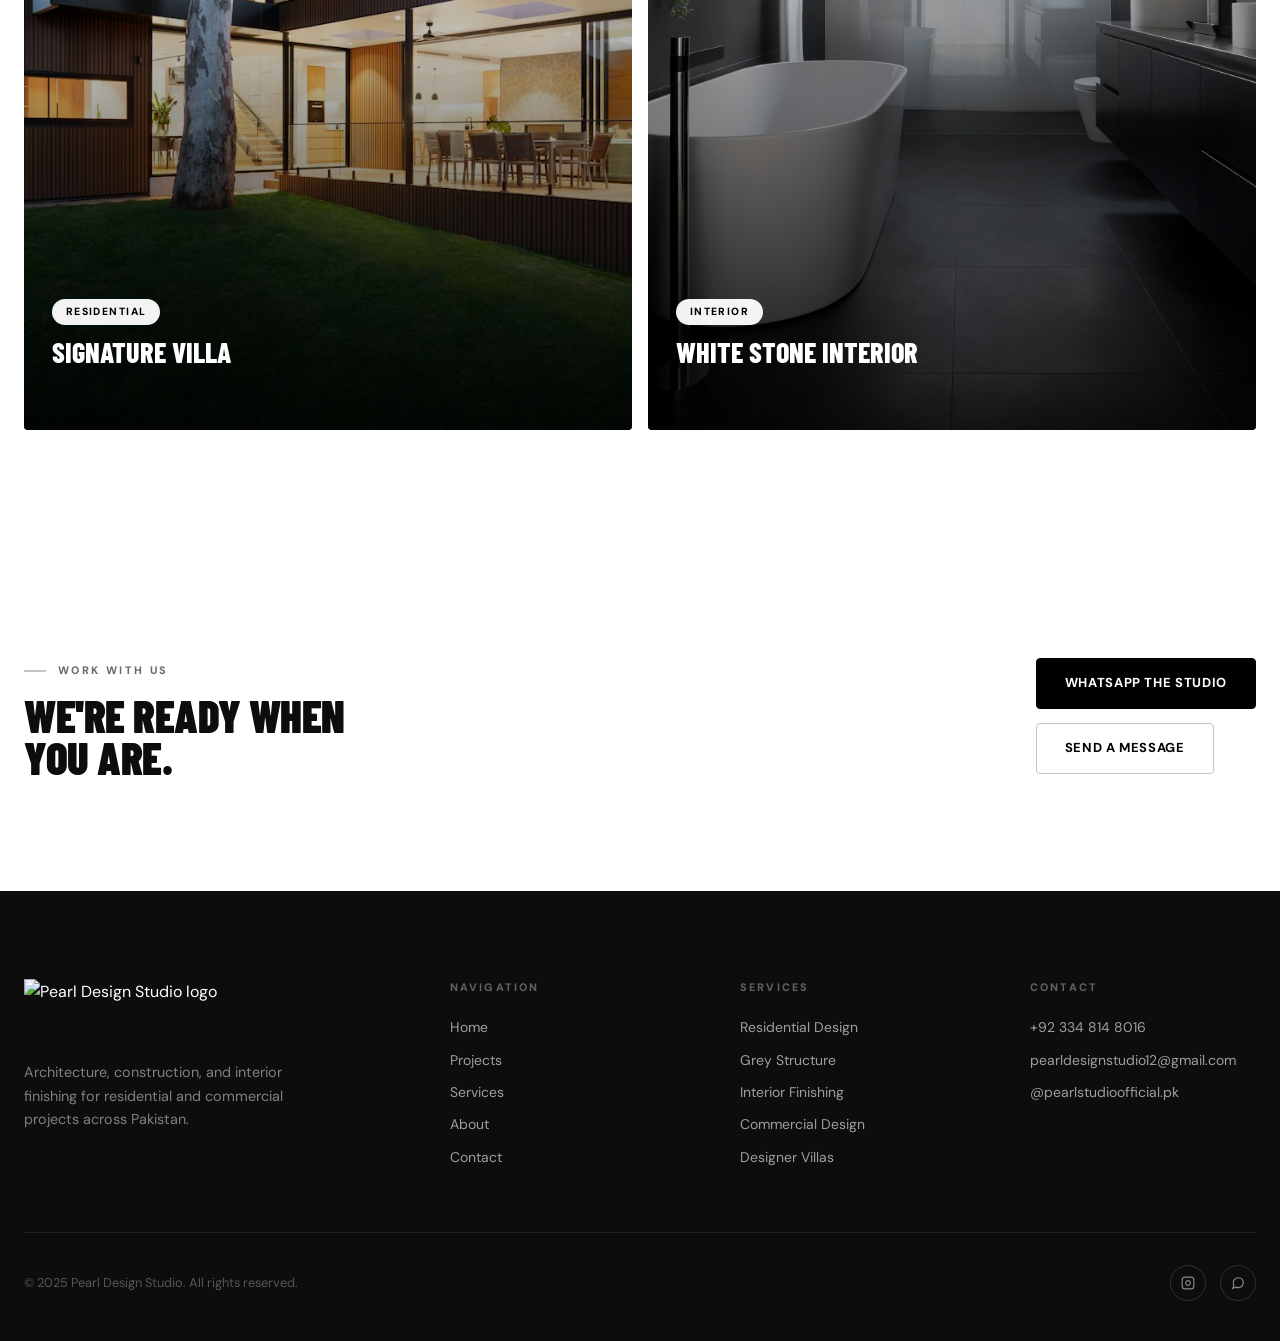
==== commit 6417198e: "fixed logo" ====
--- a/about.html
+++ b/about.html
@@ -13,7 +13,7 @@
 <body data-page="about">
 
   <div id="page-loader" class="page-loader" aria-hidden="true">
-    <img class="loader-logo" src="assets/images/logo.png" alt="Pearl Design Studio">
+    <img class="loader-logo" src="assets/images/logo-white.png" alt="Pearl Design Studio">
     <div class="loader-line"></div>
   </div>
 
@@ -30,8 +30,7 @@
   </nav>
 
   <header class="site-header" role="banner">
-    <a class="hdr-logo" href="index.html" aria-label="Pearl Design Studio — home">
-      <img src="assets/images/logo.png" alt="Pearl Design Studio">
+    <a class="hdr-logo" href="index.html" aria-label="Pearl Design Studio — home"><img class="logo-dark" src="assets/images/logo-for-white-bg.png" alt="Pearl Design Studio"><img class="logo-light" src="assets/images/logo-white.png" alt="Pearl Design Studio">
     </a>
     <nav class="hdr-nav" aria-label="Primary navigation">
       <a href="index.html" data-page="home">Home</a>
@@ -160,7 +159,7 @@
 
   <footer class="site-footer" role="contentinfo">
     <div class="ftr-top">
-      <div class="ftr-brand"><div class="ftr-brand-logo"><img src="assets/images/logo.png" alt="Pearl Design Studio logo"></div><p>Architecture, construction, and interior finishing for residential and commercial projects across Pakistan.</p></div>
+      <div class="ftr-brand"><div class="ftr-brand-logo"><img src="assets/images/logo-white.png" alt="Pearl Design Studio logo"></div><p>Architecture, construction, and interior finishing for residential and commercial projects across Pakistan.</p></div>
       <div class="ftr-col"><h4>Navigation</h4><nav class="ftr-links"><a href="index.html">Home</a><a href="projects.html">Projects</a><a href="services.html">Services</a><a href="about.html">About</a><a href="contact.html">Contact</a></nav></div>
       <div class="ftr-col"><h4>Services</h4><nav class="ftr-links"><a href="services.html">Residential Design</a><a href="services.html">Grey Structure</a><a href="services.html">Interior Finishing</a><a href="services.html">Commercial Design</a><a href="services.html">Designer Villas</a></nav></div>
       <div class="ftr-col"><h4>Contact</h4><nav class="ftr-links"><a href="tel:+923348148016">+92 334 814 8016</a><a href="mailto:pearldesignstudio12@gmail.com">pearldesignstudio12@gmail.com</a><a href="https://www.instagram.com/pearlstudioofficial.pk" target="_blank" rel="noreferrer">@pearlstudioofficial.pk</a></nav></div>
--- a/assets/styles.css
+++ b/assets/styles.css
@@ -124,25 +124,23 @@
   box-shadow: 0 1px 0 var(--border);
 }
 
-/* Logo */
+/* Logo — two transparent PNG variants, swapped by header state */
 .hdr-logo {
   display: inline-flex; align-items: center;
-  padding: 6px 12px; border-radius: 6px;
-  transition: background 0.5s ease, box-shadow 0.4s ease;
+  padding: 4px 0;
 }
 .hdr-logo img {
-  height: 58px; width: auto; display: block;
-  transition: filter 0.4s ease;
-}
-/* On dark/transparent header: white chip background makes the white-bg PNG look intentional */
-.site-header.over .hdr-logo {
-  background: rgba(255,255,255,0.97);
-  box-shadow: 0 2px 16px rgba(0,0,0,0.25);
-}
-.site-header.over .hdr-logo img  { filter: none; }
-/* On solid white header: no wrapper bg needed, blend naturally */
-.site-header.solid .hdr-logo { background: transparent; box-shadow: none; }
-.site-header.solid .hdr-logo img { filter: none; }
+  height: 62px; width: auto; display: block;
+}
+/* Dark/transparent header → show white logo, hide dark logo */
+.site-header.over  .logo-light { display: none; }
+.site-header.over  .logo-dark  { display: block; }
+/* Solid white header → show dark logo, hide white logo */
+.site-header.solid .logo-dark  { display: none; }
+.site-header.solid .logo-light { display: block; }
+/* Default (before JS sets the class) */
+.logo-dark  { display: block; }
+.logo-light { display: none; }
 
 /* Desktop Nav */
 .hdr-nav { display: flex; align-items: center; gap: 0; }
@@ -739,12 +737,12 @@
   border-bottom: 1px solid rgba(255,255,255,0.08);
   margin-bottom: 2rem;
 }
+/* Footer is always dark — use the white transparent logo directly */
 .ftr-brand-logo {
   display: inline-flex; align-items: center;
-  background: rgba(255,255,255,0.97); border-radius: 6px; padding: 6px 12px;
   margin-bottom: 1.25rem;
 }
-.ftr-brand-logo img { height: 58px; width: auto; display: block; }
+.ftr-brand-logo img { height: 62px; width: auto; display: block; }
 .ftr-brand p { font-size: 0.9rem; color: rgba(255,255,255,0.48); line-height: 1.65; max-width: 280px; }
 .ftr-col h4 {
   font-size: 0.68rem; font-weight: 800; letter-spacing: 0.2em; text-transform: uppercase;
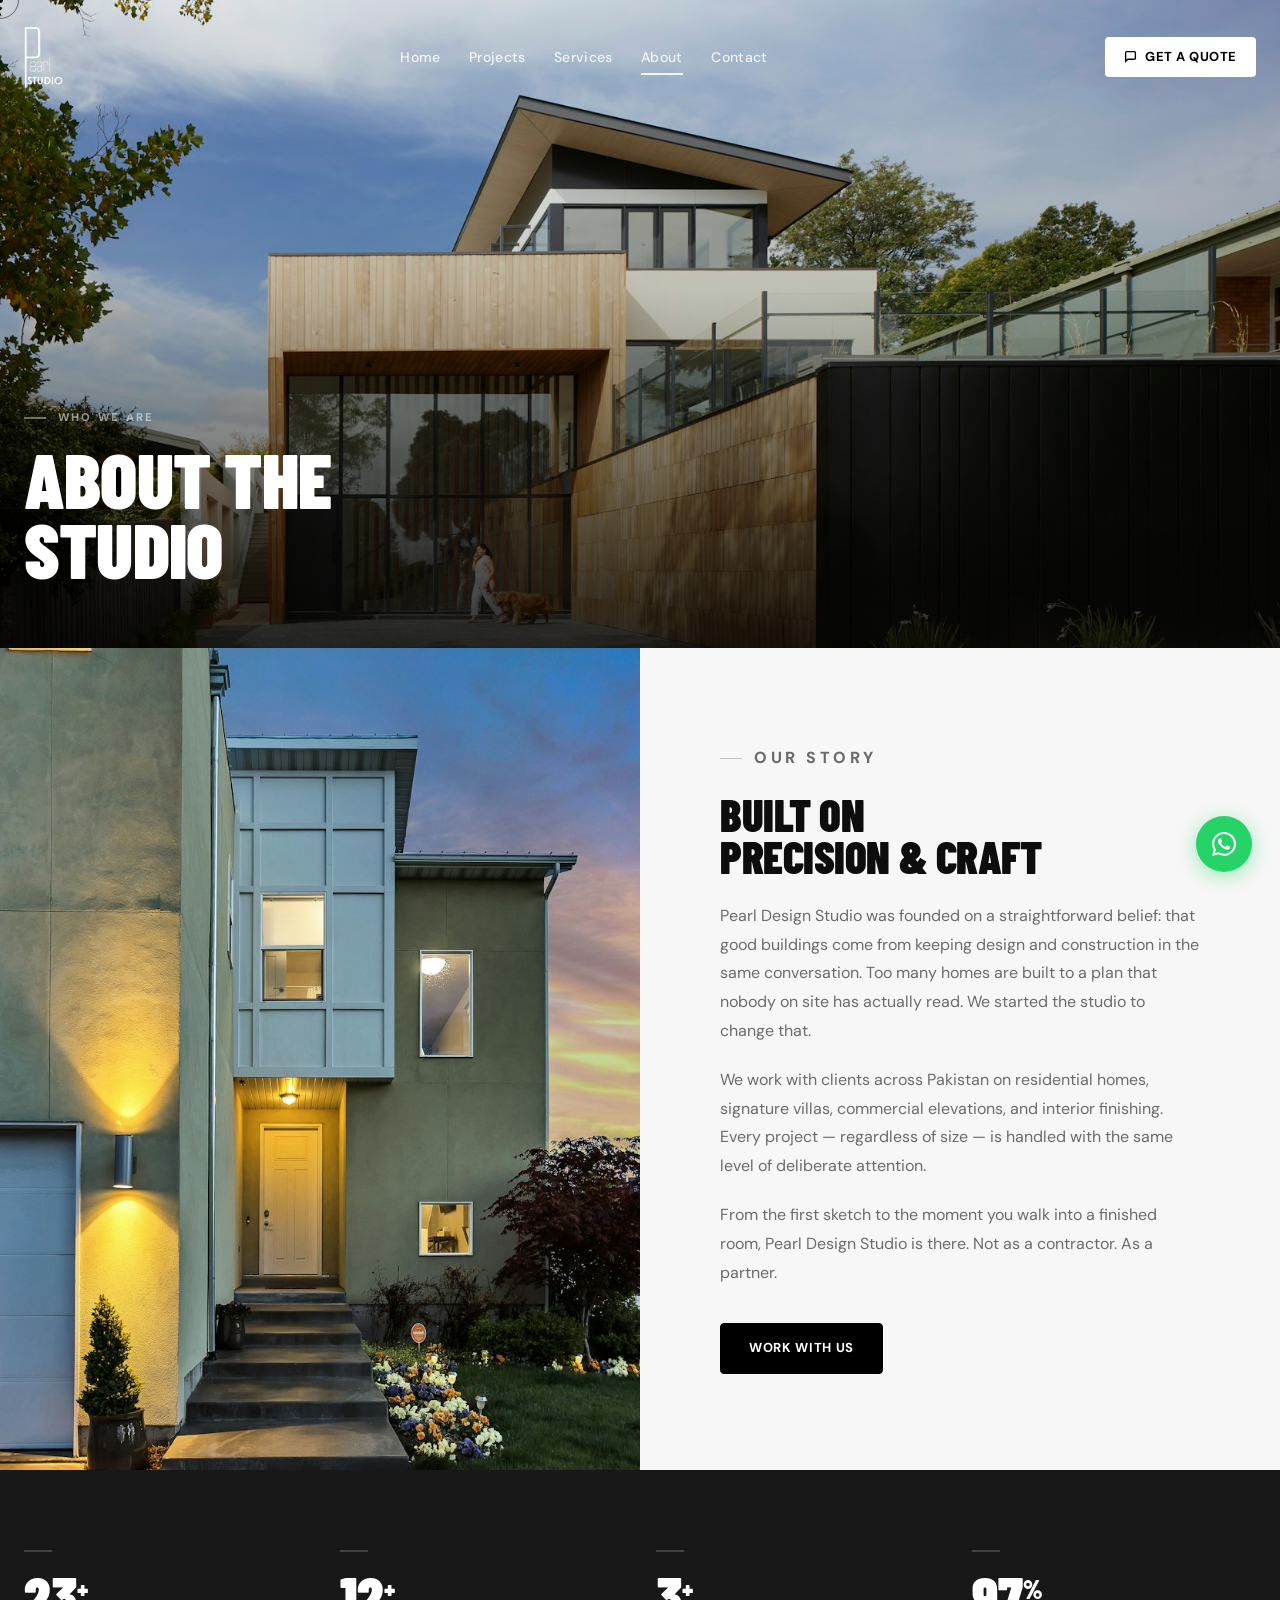
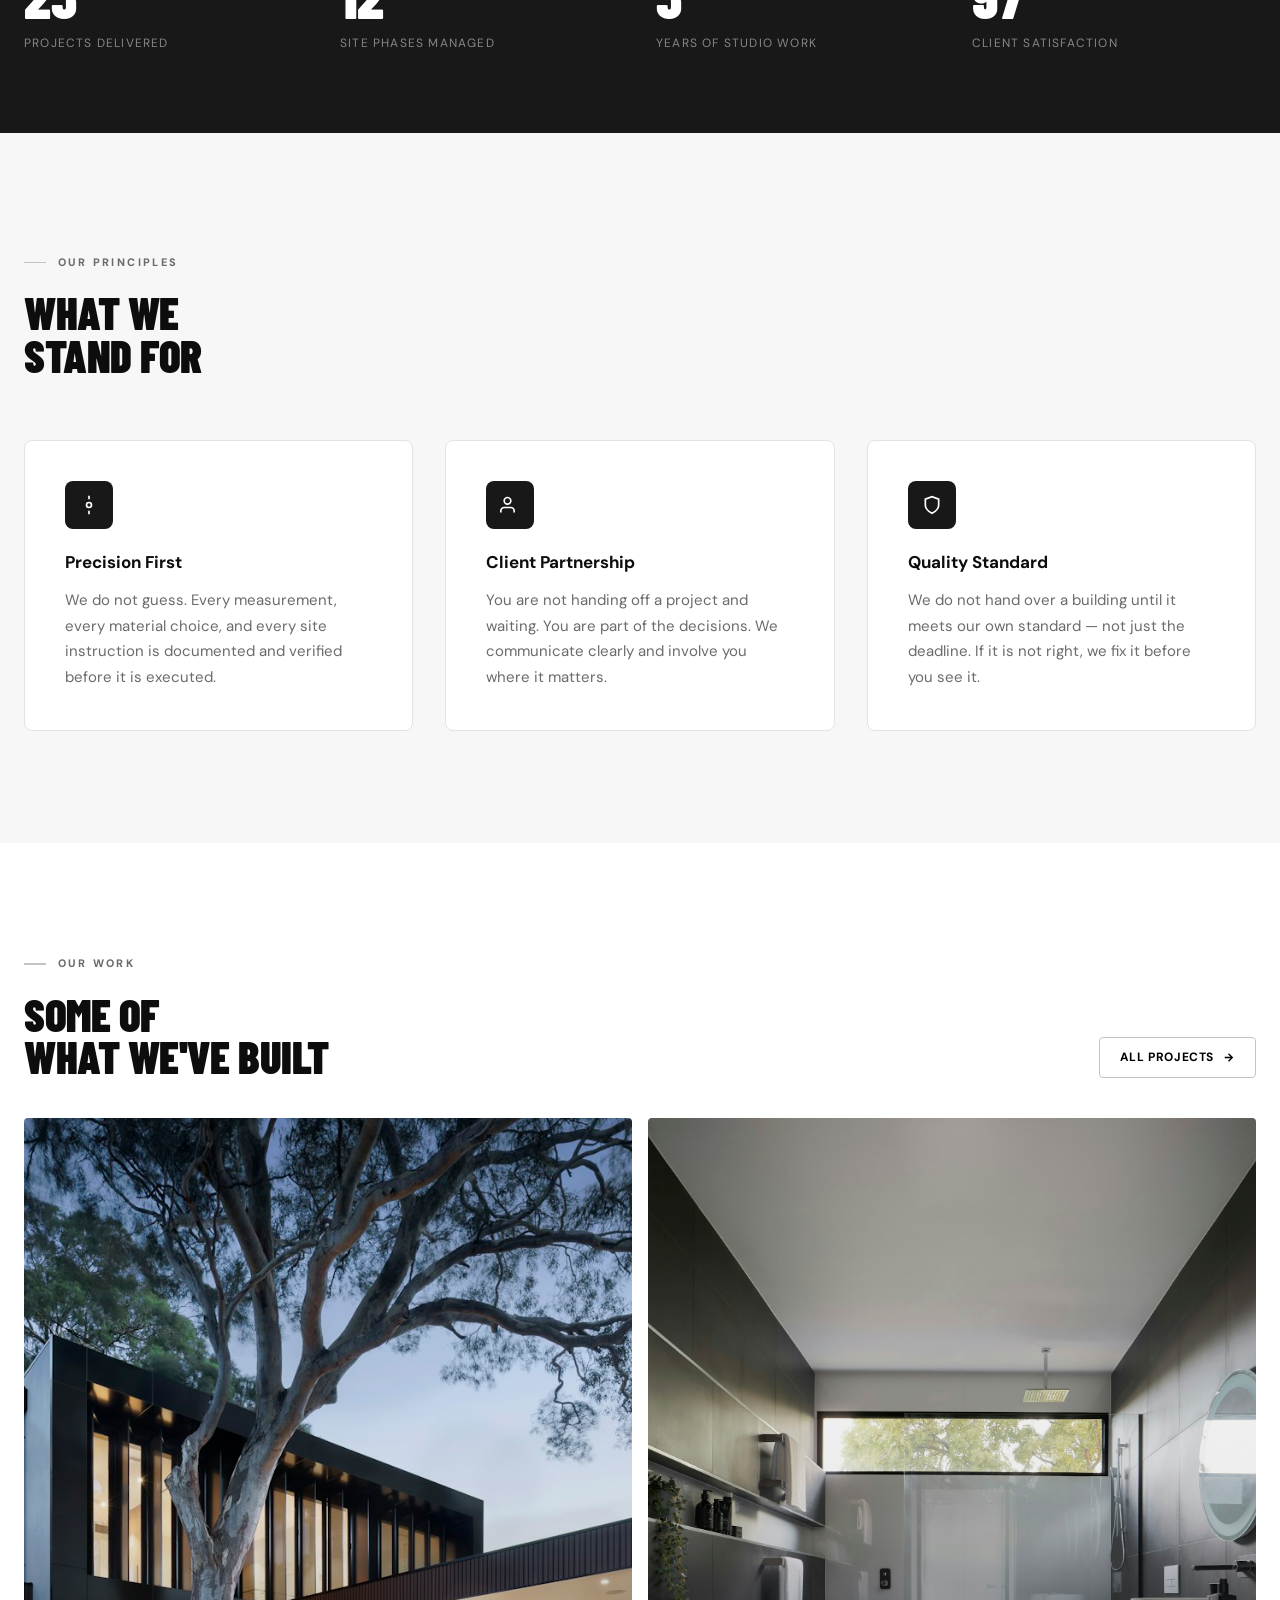
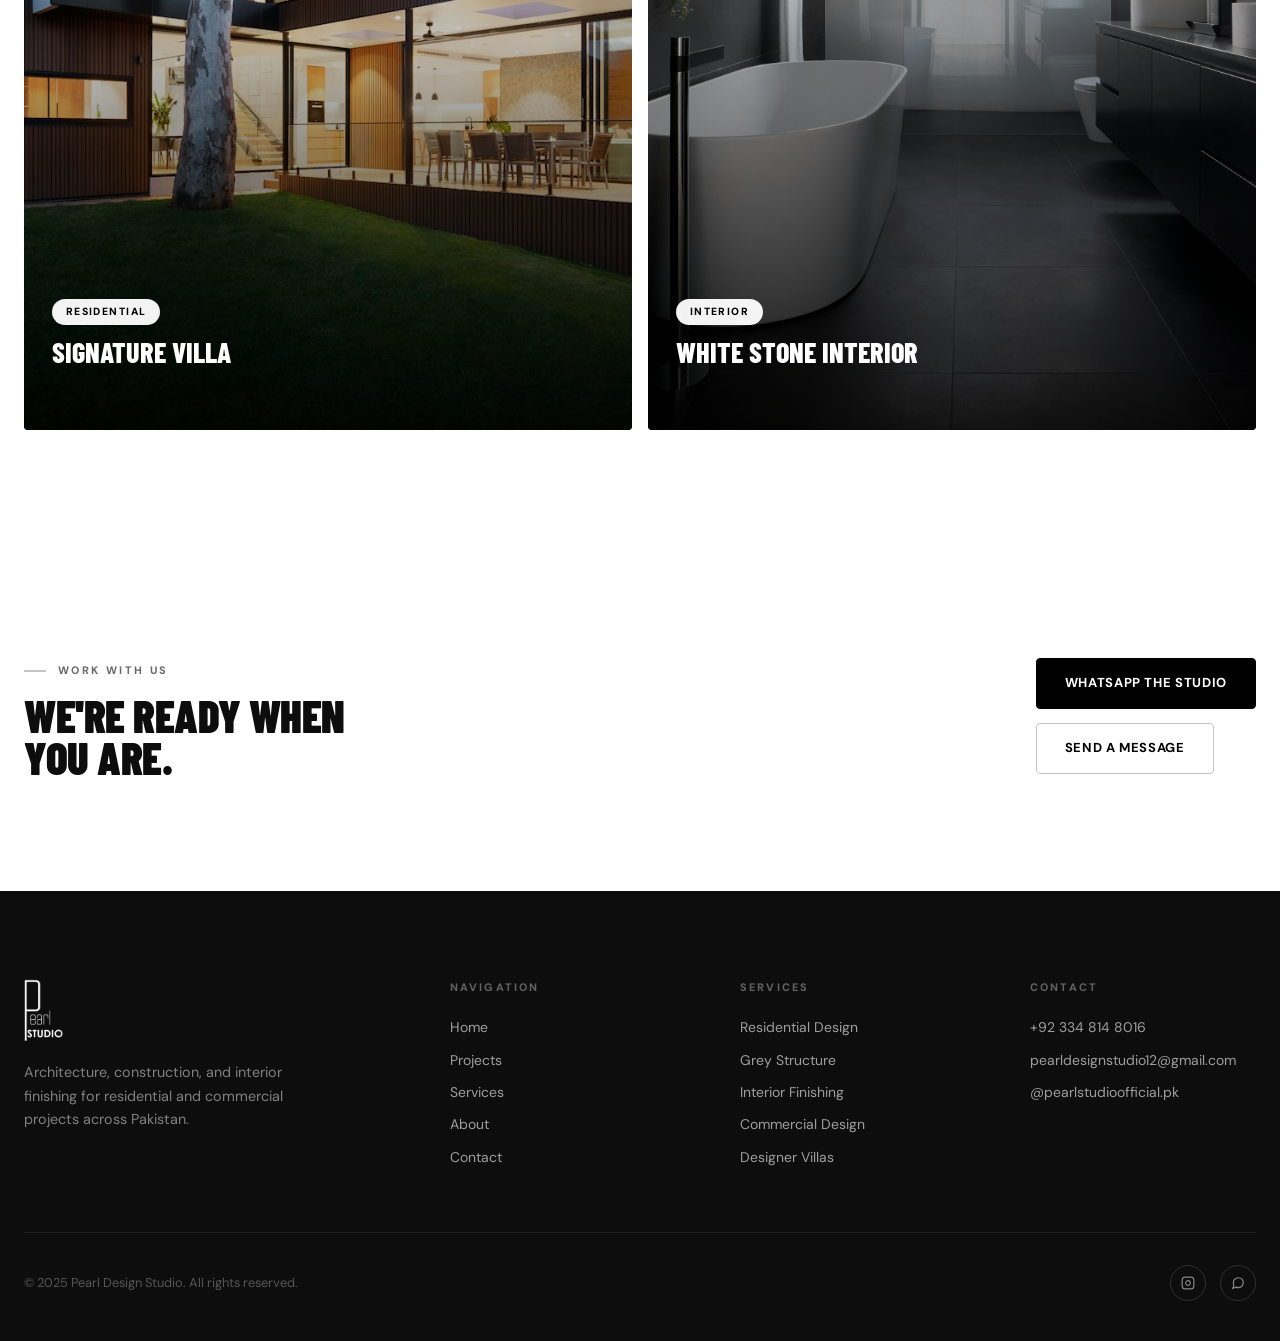
==== commit 0fe43aa7: "fixed logo in header and loader" ====
--- a/about.html
+++ b/about.html
@@ -13,7 +13,7 @@
 <body data-page="about">
 
   <div id="page-loader" class="page-loader" aria-hidden="true">
-    <img class="loader-logo" src="assets/images/logo-white.png" alt="Pearl Design Studio">
+    <img class="loader-logo" src="assets/images/logo-for-white-bg.png" alt="Pearl Design Studio">
     <div class="loader-line"></div>
   </div>
 
@@ -30,7 +30,7 @@
   </nav>
 
   <header class="site-header" role="banner">
-    <a class="hdr-logo" href="index.html" aria-label="Pearl Design Studio — home"><img class="logo-dark" src="assets/images/logo-for-white-bg.png" alt="Pearl Design Studio"><img class="logo-light" src="assets/images/logo-white.png" alt="Pearl Design Studio">
+    <a class="hdr-logo" href="index.html" aria-label="Pearl Design Studio — home"><img class="logo-dark" src="assets/images/logo-text-white.png" alt="Pearl Design Studio"><img class="logo-light" src="assets/images/logo-for-white-bg.png" alt="Pearl Design Studio">
     </a>
     <nav class="hdr-nav" aria-label="Primary navigation">
       <a href="index.html" data-page="home">Home</a>
@@ -159,7 +159,7 @@
 
   <footer class="site-footer" role="contentinfo">
     <div class="ftr-top">
-      <div class="ftr-brand"><div class="ftr-brand-logo"><img src="assets/images/logo-white.png" alt="Pearl Design Studio logo"></div><p>Architecture, construction, and interior finishing for residential and commercial projects across Pakistan.</p></div>
+      <div class="ftr-brand"><div class="ftr-brand-logo"><img src="assets/images/logo-text-white.png" alt="Pearl Design Studio logo"></div><p>Architecture, construction, and interior finishing for residential and commercial projects across Pakistan.</p></div>
       <div class="ftr-col"><h4>Navigation</h4><nav class="ftr-links"><a href="index.html">Home</a><a href="projects.html">Projects</a><a href="services.html">Services</a><a href="about.html">About</a><a href="contact.html">Contact</a></nav></div>
       <div class="ftr-col"><h4>Services</h4><nav class="ftr-links"><a href="services.html">Residential Design</a><a href="services.html">Grey Structure</a><a href="services.html">Interior Finishing</a><a href="services.html">Commercial Design</a><a href="services.html">Designer Villas</a></nav></div>
       <div class="ftr-col"><h4>Contact</h4><nav class="ftr-links"><a href="tel:+923348148016">+92 334 814 8016</a><a href="mailto:pearldesignstudio12@gmail.com">pearldesignstudio12@gmail.com</a><a href="https://www.instagram.com/pearlstudioofficial.pk" target="_blank" rel="noreferrer">@pearlstudioofficial.pk</a></nav></div>
--- a/assets/styles.css
+++ b/assets/styles.css
@@ -139,8 +139,8 @@
 .site-header.solid .logo-dark  { display: none; }
 .site-header.solid .logo-light { display: block; }
 /* Default (before JS sets the class) */
-.logo-dark  { display: block; }
-.logo-light { display: none; }
+.hdr-logo .logo-dark  { display: block; }
+.hdr-logo .logo-light { display: none; }
 
 /* Desktop Nav */
 .hdr-nav { display: flex; align-items: center; gap: 0; }
@@ -984,4 +984,3 @@
   overflow: hidden; clip: rect(0,0,0,0); white-space: nowrap; border: 0;
 }
 .story-body { display: flex; flex-direction: column; }
-
